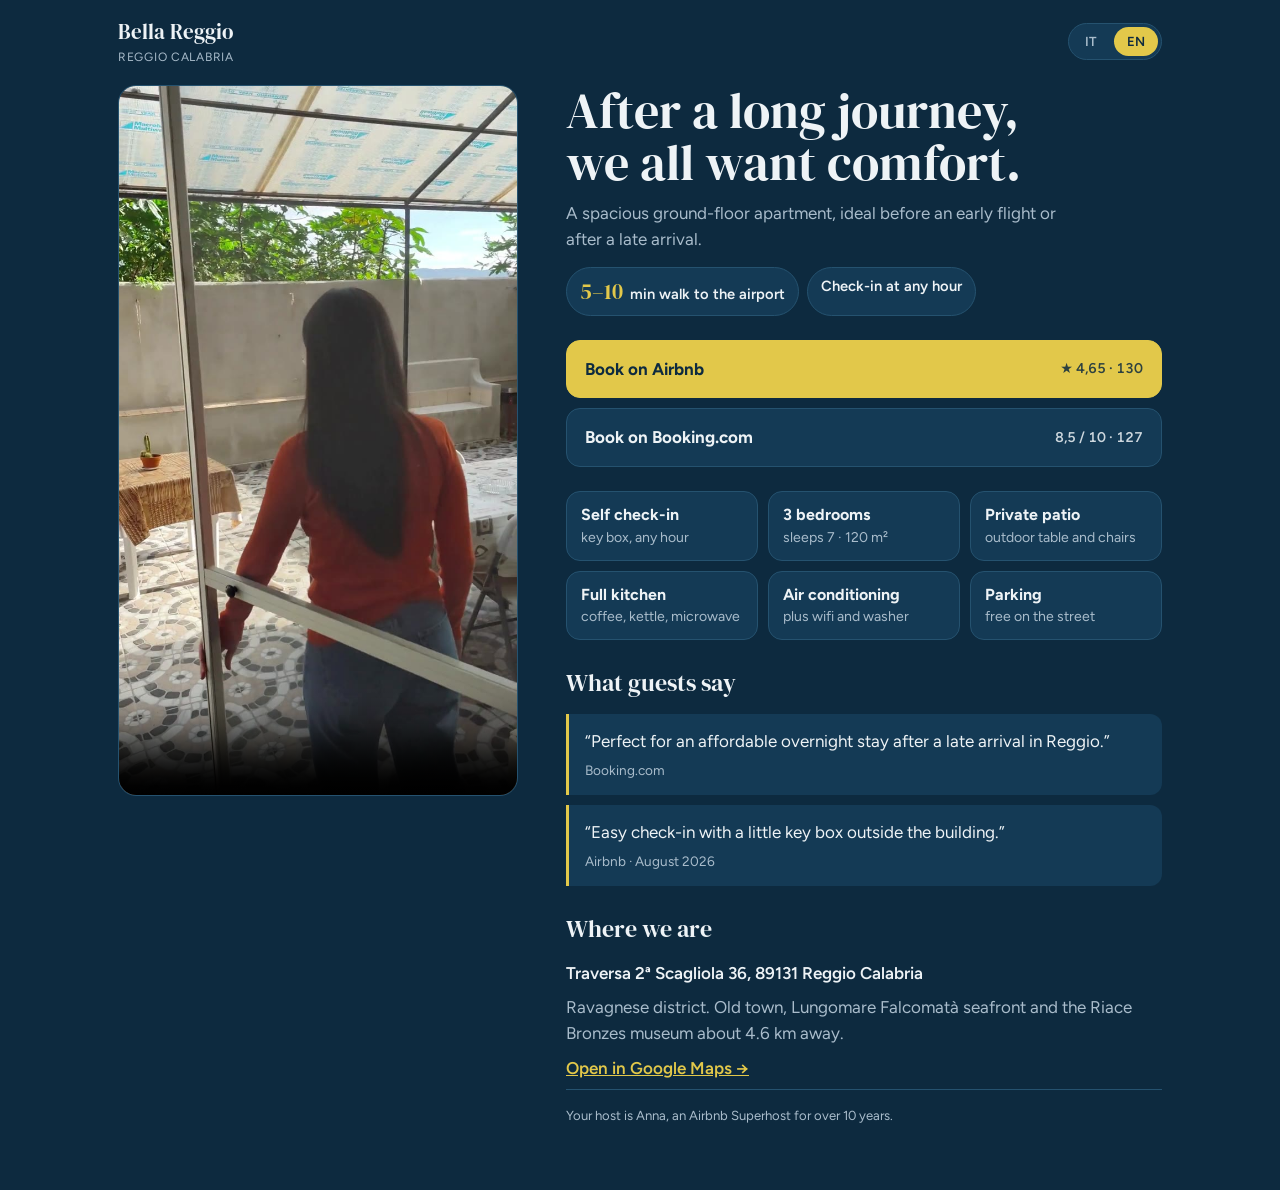
==== index.html @ 3cbb82a5 "Add files via upload" ====
<!DOCTYPE html>
<html lang="it">
<head>
<meta charset="utf-8">
<meta name="viewport" content="width=device-width, initial-scale=1">
<title>Bella Reggio</title>
<meta name="description" content="Bella Reggio: appartamento con 3 camere a 5-10 minuti a piedi dall'aeroporto di Reggio Calabria. Check-in autonomo a qualsiasi ora, patio privato, cucina completa, parcheggio gratuito.">
<link rel="canonical" href="https://bella-reggio.netlify.app/">
<meta property="og:type" content="website">
<meta property="og:title" content="Bella Reggio · 5 min a piedi dall'aeroporto di Reggio Calabria">
<meta property="og:description" content="3 camere, patio privato, check-in autonomo a qualsiasi ora. Prenota su Airbnb o Booking.com.">
<meta property="og:image" content="https://bella-reggio.netlify.app/poster.jpg">
<meta property="og:url" content="https://bella-reggio.netlify.app/">
<meta name="twitter:card" content="summary_large_image">
<script type="application/ld+json">
{"@context":"https://schema.org","@type":"VacationRental","name":"Bella Reggio",
 "description":"Appartamento al piano terra con 3 camere, fino a 7 ospiti, a 5-10 minuti a piedi dall'aeroporto di Reggio Calabria.",
 "url":"https://bella-reggio.netlify.app/","image":"https://bella-reggio.netlify.app/poster.jpg",
 "address":{"@type":"PostalAddress","streetAddress":"Traversa 2ª Scagliola 36","postalCode":"89131","addressLocality":"Reggio Calabria","addressRegion":"RC","addressCountry":"IT"},
 "containsPlace":{"@type":"Accommodation","numberOfBedrooms":3,"occupancy":{"@type":"QuantitativeValue","maxValue":7},"floorSize":{"@type":"QuantitativeValue","value":120,"unitCode":"MTK"}},
 "amenityFeature":[{"@type":"LocationFeatureSpecification","name":"Self check-in","value":true},{"@type":"LocationFeatureSpecification","name":"Air conditioning","value":true},{"@type":"LocationFeatureSpecification","name":"Wifi","value":true},{"@type":"LocationFeatureSpecification","name":"Free street parking","value":true}],
 "sameAs":["https://www.airbnb.it/rooms/13824398","https://www.booking.com/hotel/it/bella-reggio.it.html"]}
</script>
<link rel="preconnect" href="https://fonts.googleapis.com">
<link rel="preconnect" href="https://fonts.gstatic.com" crossorigin>
<link href="https://fonts.googleapis.com/css2?family=DM+Serif+Display&family=Figtree:wght@400;500;600;700&display=swap" rel="stylesheet">
<style>
:root{
  /* Notte sullo Stretto, luce di bergamotto. Telefono: una colonna, prenotazione sempre a portata di pollice. Desktop: video a sinistra, testo a destra. */
  --strait:#0d2a3f;
  --strait-2:#143a55;
  --foam:#eef3f6;
  --mist:#a9bccb;
  --bergamot:#e2c84a;
  --line:#25526f;
  --display:"DM Serif Display", Georgia, "Times New Roman", serif;
  --body:"Figtree", system-ui, -apple-system, "Segoe UI", Roboto, sans-serif;
  color-scheme: dark;
}
*{box-sizing:border-box}
html,body{margin:0}
body{background:var(--strait);color:var(--foam);font-family:var(--body);font-size:17px;line-height:1.55;padding-bottom:92px}
a{color:inherit}
:focus-visible{outline:3px solid var(--bergamot);outline-offset:3px;border-radius:6px}

/* lingua: si vede solo la lingua scelta */
html[lang="it"] [data-l="en"], html[lang="en"] [data-l="it"]{display:none !important}

.page{max-width:1080px;margin:0 auto;padding:16px 18px 40px}
.top{display:flex;justify-content:space-between;align-items:center;gap:12px;margin-bottom:18px}
.brand{font-family:var(--display);font-size:1.3rem}
.brand small{display:block;font-family:var(--body);font-size:.75rem;color:var(--mist);letter-spacing:.06em;text-transform:uppercase}
.lang{display:flex;gap:4px;background:var(--strait-2);border:1px solid var(--line);border-radius:999px;padding:3px}
.lang button{font:600 .82rem var(--body);color:var(--mist);background:none;border:0;border-radius:999px;padding:7px 13px;cursor:pointer}
.lang button[aria-pressed="true"]{background:var(--bergamot);color:var(--strait)}

.layout{display:grid;gap:24px}
.hero h1{font-family:var(--display);font-weight:400;font-size:clamp(2rem,7.5vw,2.9rem);line-height:1.06;margin:0;text-wrap:balance}
.hero p{color:var(--mist);margin:10px 0 0;max-width:46ch}
.badges{display:flex;flex-wrap:wrap;gap:8px;margin-top:14px}
.badge{display:inline-flex;align-items:baseline;gap:7px;padding:7px 13px;border-radius:999px;background:var(--strait-2);border:1px solid var(--line);font-weight:600;font-size:.92rem}
.badge b{font-family:var(--display);font-weight:400;font-size:1.35rem;color:var(--bergamot);font-variant-numeric:tabular-nums}

.video{border-radius:18px;overflow:hidden;background:#000;aspect-ratio:9/16;width:100%;max-width:400px;max-height:70vh;margin:0 auto;border:1px solid var(--line)}
.video video{width:100%;height:100%;object-fit:cover;display:block}

.book{display:grid;gap:10px}
.btn{display:flex;justify-content:space-between;align-items:center;gap:12px;text-decoration:none;font-weight:700;padding:15px 18px;border-radius:14px;border:1px solid var(--line);background:var(--strait-2)}
.btn.primary{background:var(--bergamot);color:var(--strait);border-color:var(--bergamot)}
.btn small{font-weight:600;opacity:.85;font-variant-numeric:tabular-nums;white-space:nowrap}

.facts{list-style:none;margin:0;padding:0;display:grid;grid-template-columns:1fr 1fr;gap:10px}
.facts li{display:grid;gap:2px;align-content:start;background:var(--strait-2);border:1px solid var(--line);border-radius:14px;padding:13px 14px}
.facts strong{font-size:1rem;line-height:1.3}
.facts span{color:var(--mist);font-size:.88rem;line-height:1.35}

h2{font-family:var(--display);font-weight:400;font-size:1.5rem;margin:0 0 12px}
.quotes{display:grid;gap:10px}
blockquote{margin:0;padding:14px 16px;border-left:3px solid var(--bergamot);background:var(--strait-2);border-radius:0 12px 12px 0}
blockquote p{margin:0}
blockquote cite{display:block;margin-top:6px;font-style:normal;color:var(--mist);font-size:.85rem}

.where p{margin:0 0 8px;color:var(--mist)}
.where .addr{color:var(--foam);font-weight:600}
.where a{color:var(--bergamot);font-weight:600}
footer{color:var(--mist);font-size:.82rem;border-top:1px solid var(--line);padding-top:16px;margin-top:8px}

/* barra di prenotazione fissa sul telefono */
.bar{position:fixed;left:0;right:0;bottom:0;z-index:5;display:grid;grid-template-columns:1fr 1fr;gap:8px;padding:10px 12px calc(10px + env(safe-area-inset-bottom));background:rgba(13,42,63,.94);backdrop-filter:blur(8px);border-top:1px solid var(--line)}
.bar a{text-align:center;text-decoration:none;font-weight:700;font-size:.95rem;padding:13px 8px;border-radius:12px;border:1px solid var(--line);background:var(--strait-2)}
.bar a.primary{background:var(--bergamot);color:var(--strait);border-color:var(--bergamot)}

@media (min-width:860px){
  body{padding-bottom:0}
  .bar{display:none}
  .layout{grid-template-columns:400px 1fr;column-gap:48px;align-items:start}
  .video{position:sticky;top:20px;grid-row:span 6;max-height:none}
  .hero h1{font-size:3.1rem}
  .facts{grid-template-columns:repeat(3,1fr)}
}
@media (max-width:370px){.facts{grid-template-columns:1fr}}
</style>
</head>
<body>
<div class="page">
  <header class="top">
    <span class="brand">Bella Reggio<small>Reggio Calabria</small></span>
    <div class="lang" role="group" aria-label="Lingua / Language">
      <button type="button" id="btn-it" aria-pressed="true">IT</button>
      <button type="button" id="btn-en" aria-pressed="false">EN</button>
    </div>
  </header>

  <div class="layout">
    <div class="video">
      <video src="bella-reggio.mp4" poster="poster.jpg" controls playsinline muted preload="metadata" aria-label="Video tour"></video>
    </div>

    <section class="hero">
      <h1>
        <span data-l="it">Dopo un lungo viaggio, tutti cerchiamo comfort.</span>
        <span data-l="en">After a long journey, we all want comfort.</span>
      </h1>
      <p>
        <span data-l="it">Ampio appartamento al piano terra, ideale prima di un volo all'alba o dopo un arrivo in tarda serata.</span>
        <span data-l="en">A spacious ground-floor apartment, ideal before an early flight or after a late arrival.</span>
      </p>
      <div class="badges">
        <span class="badge"><b>5–10</b><span data-l="it">min a piedi dall'aeroporto</span><span data-l="en">min walk to the airport</span></span>
        <span class="badge"><span data-l="it">Check-in a qualsiasi ora</span><span data-l="en">Check-in at any hour</span></span>
      </div>
    </section>

    <section class="book" aria-label="Book">
      <a class="btn primary" href="https://www.airbnb.it/rooms/13824398">
        <span data-l="it">Prenota su Airbnb</span><span data-l="en">Book on Airbnb</span>
        <small>★ 4,65 · 130</small>
      </a>
      <a class="btn" href="https://www.booking.com/hotel/it/bella-reggio.it.html">
        <span data-l="it">Prenota su Booking.com</span><span data-l="en">Book on Booking.com</span>
        <small>8,5 / 10 · 127</small>
      </a>
    </section>

    <ul class="facts">
      <li><strong data-l="it">Check-in autonomo</strong><strong data-l="en">Self check-in</strong>
        <span data-l="it">cassetta chiavi, qualsiasi ora</span><span data-l="en">key box, any hour</span></li>
      <li><strong data-l="it">3 camere</strong><strong data-l="en">3 bedrooms</strong>
        <span data-l="it">fino a 7 ospiti · 120 m²</span><span data-l="en">sleeps 7 · 120 m²</span></li>
      <li><strong data-l="it">Patio privato</strong><strong data-l="en">Private patio</strong>
        <span data-l="it">tavolo e sedie all'aperto</span><span data-l="en">outdoor table and chairs</span></li>
      <li><strong data-l="it">Cucina completa</strong><strong data-l="en">Full kitchen</strong>
        <span data-l="it">caffè, bollitore, microonde</span><span data-l="en">coffee, kettle, microwave</span></li>
      <li><strong data-l="it">Climatizzatore</strong><strong data-l="en">Air conditioning</strong>
        <span data-l="it">più wifi e lavatrice</span><span data-l="en">plus wifi and washer</span></li>
      <li><strong data-l="it">Parcheggio</strong><strong data-l="en">Parking</strong>
        <span data-l="it">gratuito in strada</span><span data-l="en">free on the street</span></li>
    </ul>

    <section>
      <h2><span data-l="it">Dicono gli ospiti</span><span data-l="en">What guests say</span></h2>
      <div class="quotes">
        <blockquote>
          <p data-l="it">«Perfetto per un pernottamento economico dopo un arrivo tardivo a Reggio.»</p>
          <p data-l="en">“Perfect for an affordable overnight stay after a late arrival in Reggio.”</p>
          <cite>Booking.com</cite>
        </blockquote>
        <blockquote>
          <p data-l="it">«Check-in facile con cassettina all'esterno dell'edificio.»</p>
          <p data-l="en">“Easy check-in with a little key box outside the building.”</p>
          <cite>Airbnb · <span data-l="it">agosto 2026</span><span data-l="en">August 2026</span></cite>
        </blockquote>
      </div>
    </section>

    <section class="where">
      <h2><span data-l="it">Dove siamo</span><span data-l="en">Where we are</span></h2>
      <p class="addr">Traversa 2ª Scagliola 36, 89131 Reggio Calabria</p>
      <p>
        <span data-l="it">Quartiere Ravagnese. Centro storico, Lungomare Falcomatà e Museo dei Bronzi di Riace a circa 4,6 km.</span>
        <span data-l="en">Ravagnese district. Old town, Lungomare Falcomatà seafront and the Riace Bronzes museum about 4.6 km away.</span>
      </p>
      <p><a href="https://www.google.com/maps/search/?api=1&amp;query=Traversa+2%C2%AA+Scagliola+36+Reggio+Calabria">
        <span data-l="it">Apri in Google Maps →</span><span data-l="en">Open in Google Maps →</span></a></p>
      <footer>
        <span data-l="it">La tua host è Anna, Superhost su Airbnb da oltre 10 anni.</span>
        <span data-l="en">Your host is Anna, an Airbnb Superhost for over 10 years.</span>
      </footer>
    </section>
  </div>
</div>

<nav class="bar" aria-label="Book">
  <a class="primary" href="https://www.airbnb.it/rooms/13824398">Airbnb</a>
  <a href="https://www.booking.com/hotel/it/bella-reggio.it.html">Booking.com</a>
</nav>

<script>
(function(){
  var root=document.documentElement, it=document.getElementById('btn-it'), en=document.getElementById('btn-en');
  function set(l){root.lang=l; it.setAttribute('aria-pressed',String(l==='it')); en.setAttribute('aria-pressed',String(l==='en'));
    try{localStorage.setItem('br-lang',l)}catch(e){}}
  function fromHash(){var h=(location.hash||'').replace('#',''); return (h==='en'||h==='it')?h:null;}
  var saved=null; try{saved=localStorage.getItem('br-lang')}catch(e){}
  set(fromHash() || saved || ((navigator.language||'it').toLowerCase().indexOf('it')===0 ? 'it' : 'en'));
  it.addEventListener('click',function(){set('it'); try{history.replaceState(null,'','#it')}catch(e){}});
  en.addEventListener('click',function(){set('en'); try{history.replaceState(null,'','#en')}catch(e){}});
  window.addEventListener('hashchange',function(){var h=fromHash(); if(h) set(h);});
})();
</script>
</body>
</html>
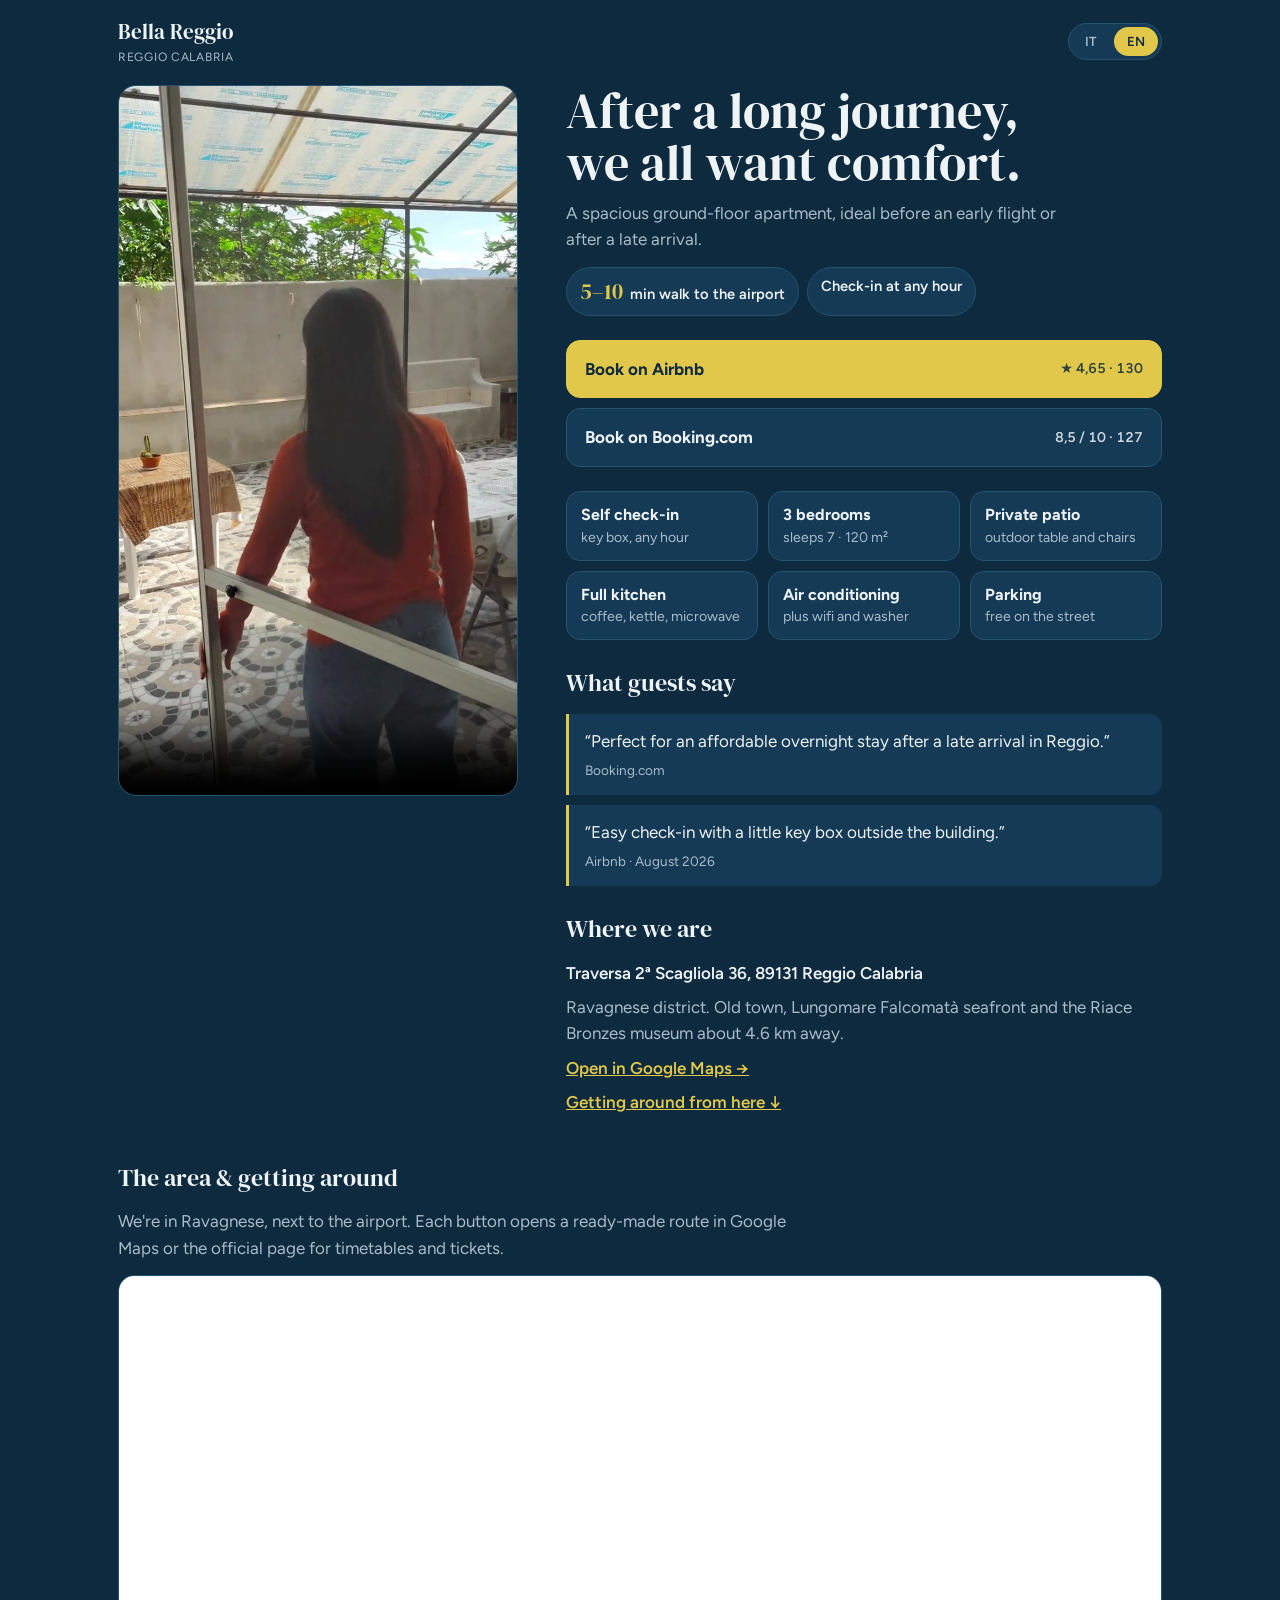
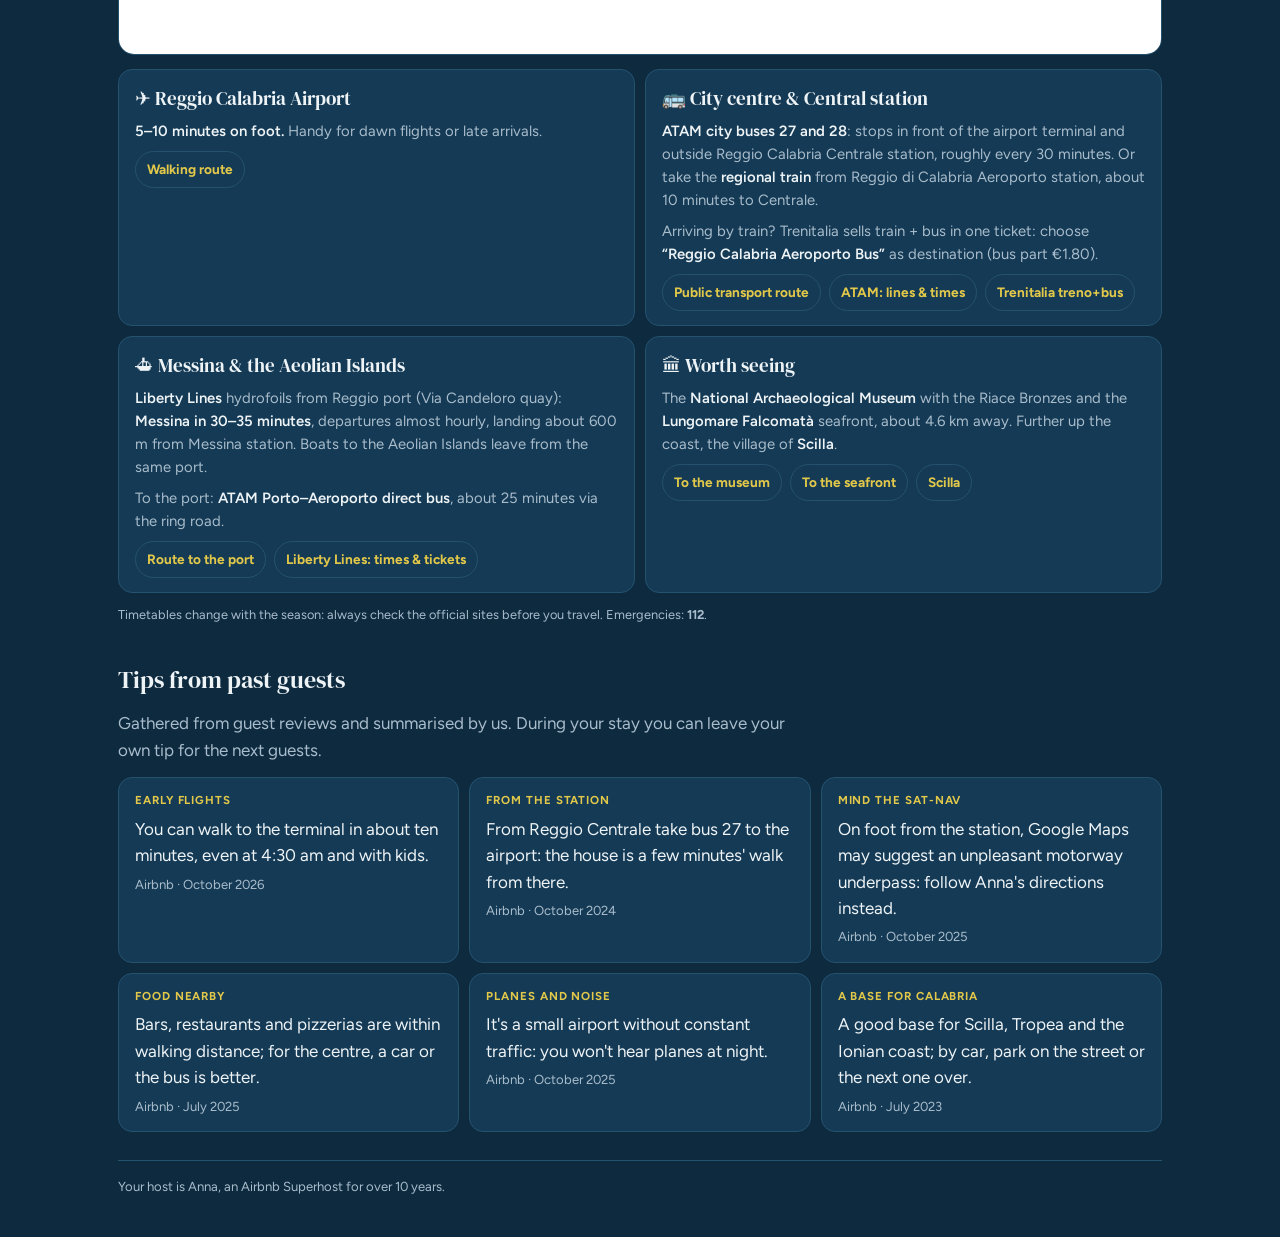
==== commit 5718ac65: "Rename index_1.html to index.html" ====
--- a/index.html
+++ b/index.html
@@ -94,11 +94,35 @@
   body{padding-bottom:0}
   .bar{display:none}
   .layout{grid-template-columns:400px 1fr;column-gap:48px;align-items:start}
-  .video{position:sticky;top:20px;grid-row:span 6;max-height:none}
+  .video{position:sticky;top:20px;grid-row:span 5;max-height:none}
   .hero h1{font-size:3.1rem}
   .facts{grid-template-columns:repeat(3,1fr)}
 }
 @media (max-width:370px){.facts{grid-template-columns:1fr}}
+
+/* la zona */
+.zona{margin-top:36px}
+footer.zona{margin-top:28px}
+.zona .intro{color:var(--mist);margin:0 0 14px;max-width:62ch}
+.map{border-radius:16px;overflow:hidden;border:1px solid var(--line);aspect-ratio:16/10;background:var(--strait-2);margin-bottom:14px}
+.map iframe{width:100%;height:100%;border:0;display:block}
+.go{display:grid;gap:10px;grid-template-columns:1fr}
+.card{background:var(--strait-2);border:1px solid var(--line);border-radius:14px;padding:14px 16px}
+.card h3{font-family:var(--display);font-weight:400;font-size:1.2rem;margin:0 0 6px}
+.card p{margin:0 0 8px;color:var(--mist);font-size:.93rem}
+.card p b{color:var(--foam);font-weight:600}
+.card .links{display:flex;flex-wrap:wrap;gap:8px;margin-top:6px}
+.card .links a{font-size:.85rem;font-weight:700;text-decoration:none;padding:7px 11px;border-radius:999px;border:1px solid var(--line);color:var(--bergamot)}
+.note{color:var(--mist);font-size:.8rem;margin:12px 0 0}
+@media (min-width:860px){.go{grid-template-columns:1fr 1fr}.map{aspect-ratio:auto;height:380px}}
+
+/* consigli degli ospiti */
+.tips{display:grid;gap:10px;grid-template-columns:1fr}
+.tip{margin:0;background:var(--strait-2);border:1px solid var(--line);border-radius:14px;padding:14px 16px;display:grid;gap:6px;align-content:start}
+.tip .k{font-size:.72rem;font-weight:700;letter-spacing:.08em;text-transform:uppercase;color:var(--bergamot)}
+.tip p{margin:0}
+.tip cite{font-style:normal;color:var(--mist);font-size:.82rem}
+@media (min-width:860px){.tips{grid-template-columns:repeat(3,1fr)}}
 </style>
 </head>
 <body>
@@ -182,12 +206,113 @@
       </p>
       <p><a href="https://www.google.com/maps/search/?api=1&amp;query=Traversa+2%C2%AA+Scagliola+36+Reggio+Calabria">
         <span data-l="it">Apri in Google Maps →</span><span data-l="en">Open in Google Maps →</span></a></p>
-      <footer>
-        <span data-l="it">La tua host è Anna, Superhost su Airbnb da oltre 10 anni.</span>
-        <span data-l="en">Your host is Anna, an Airbnb Superhost for over 10 years.</span>
-      </footer>
+      <p><a href="#zona"><span data-l="it">Come muoversi da qui ↓</span><span data-l="en">Getting around from here ↓</span></a></p>
     </section>
+
   </div>
+    <section class="zona" id="zona">
+    <h2><span data-l="it">La zona e come muoversi</span><span data-l="en">The area &amp; getting around</span></h2>
+    <p class="intro">
+      <span data-l="it">Siamo a Ravagnese, accanto all'aeroporto. Ogni pulsante apre il percorso già pronto in Google Maps o la pagina ufficiale per orari e biglietti.</span>
+      <span data-l="en">We're in Ravagnese, next to the airport. Each button opens a ready-made route in Google Maps or the official page for timetables and tickets.</span>
+    </p>
+    <div class="map">
+      <iframe title="Mappa / Map" loading="lazy" referrerpolicy="no-referrer-when-downgrade"
+        src="https://www.google.com/maps?q=Traversa+2%C2%AA+Scagliola+36,+89131+Reggio+Calabria&amp;z=15&amp;output=embed"></iframe>
+    </div>
+    <div class="go">
+      <article class="card">
+        <h3><span data-l="it">✈ Aeroporto dello Stretto</span><span data-l="en">✈ Reggio Calabria Airport</span></h3>
+        <p><span data-l="it"><b>5–10 minuti a piedi.</b> Comodo per voli all'alba o arrivi a tarda sera.</span><span data-l="en"><b>5–10 minutes on foot.</b> Handy for dawn flights or late arrivals.</span></p>
+        <div class="links">
+          <a href="https://www.google.com/maps/dir/?api=1&amp;origin=Traversa+2%C2%AA+Scagliola+36,+89131+Reggio+Calabria&amp;destination=Aeroporto+di+Reggio+Calabria&amp;travelmode=walking"><span data-l="it">Percorso a piedi</span><span data-l="en">Walking route</span></a>
+        </div>
+      </article>
+
+      <article class="card">
+        <h3><span data-l="it">🚌 Centro e stazione Centrale</span><span data-l="en">🚌 City centre &amp; Central station</span></h3>
+        <p><span data-l="it">Bus urbani <b>ATAM 27 e 28</b>: fermata davanti al terminal e all'uscita della stazione di Reggio Calabria Centrale, circa ogni 30 minuti. In alternativa il <b>treno regionale</b> dalla stazione Reggio di Calabria Aeroporto, circa 10 minuti fino a Centrale.</span>
+        <span data-l="en"><b>ATAM city buses 27 and 28</b>: stops in front of the airport terminal and outside Reggio Calabria Centrale station, roughly every 30 minutes. Or take the <b>regional train</b> from Reggio di Calabria Aeroporto station, about 10 minutes to Centrale.</span></p>
+        <p><span data-l="it">Arrivi in treno? Su Trenitalia puoi comprare treno + bus insieme: scegli come destinazione <b>“Reggio Calabria Aeroporto Bus”</b> (parte bus 1,80 €).</span><span data-l="en">Arriving by train? Trenitalia sells train + bus in one ticket: choose <b>“Reggio Calabria Aeroporto Bus”</b> as destination (bus part €1.80).</span></p>
+        <div class="links">
+          <a href="https://www.google.com/maps/dir/?api=1&amp;origin=Traversa+2%C2%AA+Scagliola+36,+89131+Reggio+Calabria&amp;destination=Stazione+Reggio+di+Calabria+Centrale&amp;travelmode=transit"><span data-l="it">Percorso con i mezzi</span><span data-l="en">Public transport route</span></a>
+          <a href="https://www.atam-rc.it/"><span data-l="it">ATAM: linee e orari</span><span data-l="en">ATAM: lines &amp; times</span></a>
+          <a href="https://www.trenitalia.com/it/regionale/collegamenti-regionale/aeroporto-tito-minniti-di-reggio-calabria.html">Trenitalia treno+bus</a>
+        </div>
+      </article>
+
+      <article class="card">
+        <h3><span data-l="it">⛴ Messina e le Eolie</span><span data-l="en">⛴ Messina &amp; the Aeolian Islands</span></h3>
+        <p><span data-l="it">Aliscafi <b>Liberty Lines</b> dal porto di Reggio (banchina di Via Candeloro): <b>Messina in 30–35 minuti</b>, partenze quasi ogni ora, arrivo al molo a circa 600 m dalla stazione di Messina. Dallo stesso porto partono anche le corse per le Eolie.</span>
+        <span data-l="en"><b>Liberty Lines</b> hydrofoils from Reggio port (Via Candeloro quay): <b>Messina in 30–35 minutes</b>, departures almost hourly, landing about 600 m from Messina station. Boats to the Aeolian Islands leave from the same port.</span></p>
+        <p><span data-l="it">Per il porto: bus <b>ATAM Porto–Aeroporto diretto</b>, circa 25 minuti via tangenziale.</span><span data-l="en">To the port: <b>ATAM Porto–Aeroporto direct bus</b>, about 25 minutes via the ring road.</span></p>
+        <div class="links">
+          <a href="https://www.google.com/maps/dir/?api=1&amp;origin=Traversa+2%C2%AA+Scagliola+36,+89131+Reggio+Calabria&amp;destination=Porto+di+Reggio+Calabria&amp;travelmode=transit"><span data-l="it">Percorso al porto</span><span data-l="en">Route to the port</span></a>
+          <a href="https://www.libertylines.it/destinazioni/reggio-calabria/"><span data-l="it">Liberty Lines: orari e biglietti</span><span data-l="en">Liberty Lines: times &amp; tickets</span></a>
+        </div>
+      </article>
+
+      <article class="card">
+        <h3><span data-l="it">🏛 Da vedere</span><span data-l="en">🏛 Worth seeing</span></h3>
+        <p><span data-l="it">Il <b>Museo Archeologico Nazionale</b> con i Bronzi di Riace e il <b>Lungomare Falcomatà</b>, a circa 4,6 km. Più su la costa, il borgo di <b>Scilla</b>.</span>
+        <span data-l="en">The <b>National Archaeological Museum</b> with the Riace Bronzes and the <b>Lungomare Falcomatà</b> seafront, about 4.6 km away. Further up the coast, the village of <b>Scilla</b>.</span></p>
+        <div class="links">
+          <a href="https://www.google.com/maps/dir/?api=1&amp;origin=Traversa+2%C2%AA+Scagliola+36,+89131+Reggio+Calabria&amp;destination=Museo+Archeologico+Nazionale+di+Reggio+Calabria&amp;travelmode=transit"><span data-l="it">Al museo</span><span data-l="en">To the museum</span></a>
+          <a href="https://www.google.com/maps/dir/?api=1&amp;origin=Traversa+2%C2%AA+Scagliola+36,+89131+Reggio+Calabria&amp;destination=Lungomare+Falcomat%C3%A0+Reggio+Calabria&amp;travelmode=transit"><span data-l="it">Al lungomare</span><span data-l="en">To the seafront</span></a>
+          <a href="https://www.google.com/maps/dir/?api=1&amp;origin=Traversa+2%C2%AA+Scagliola+36,+89131+Reggio+Calabria&amp;destination=Scilla+RC&amp;travelmode=driving">Scilla</a>
+        </div>
+        <!-- TODO: i consigli di Anna (colazione, ristoranti, supermercato, farmacia) -->
+      </article>
+    </div>
+    <p class="note">
+      <span data-l="it">Orari e frequenze cambiano con la stagione: controlla sempre i siti ufficiali prima di partire. Emergenze: <b>112</b>.</span>
+      <span data-l="en">Timetables change with the season: always check the official sites before you travel. Emergencies: <b>112</b>.</span>
+    </p>
+  </section>
+
+
+  <section class="zona" id="consigli">
+    <h2><span data-l="it">I consigli di chi è già stato qui</span><span data-l="en">Tips from past guests</span></h2>
+    <p class="intro"><span data-l="it">Raccolti dalle recensioni degli ospiti e riassunti da noi. Durante il soggiorno puoi lasciare il tuo per chi verrà dopo.</span><span data-l="en">Gathered from guest reviews and summarised by us. During your stay you can leave your own tip for the next guests.</span></p>
+    <div class="tips">
+      <figure class="tip">
+        <span class="k"><span data-l="it">Voli all'alba</span><span data-l="en">Early flights</span></span>
+        <p data-l="it">Si arriva al terminal a piedi in circa dieci minuti, anche alle 4:30 del mattino e con i bambini.</p><p data-l="en">You can walk to the terminal in about ten minutes, even at 4:30 am and with kids.</p>
+        <cite>Airbnb · <span data-l="it">ottobre 2026</span><span data-l="en">October 2026</span></cite>
+      </figure>
+      <figure class="tip">
+        <span class="k"><span data-l="it">Dalla stazione</span><span data-l="en">From the station</span></span>
+        <p data-l="it">Da Reggio Centrale prendi il bus 27 fino all'aeroporto: da lì sono pochi minuti a piedi.</p><p data-l="en">From Reggio Centrale take bus 27 to the airport: the house is a few minutes' walk from there.</p>
+        <cite>Airbnb · <span data-l="it">ottobre 2024</span><span data-l="en">October 2024</span></cite>
+      </figure>
+      <figure class="tip">
+        <span class="k"><span data-l="it">Occhio al navigatore</span><span data-l="en">Mind the sat-nav</span></span>
+        <p data-l="it">A piedi dalla stazione Google Maps può proporre un sottopasso dell'autostrada poco raccomandabile: meglio seguire le indicazioni di Anna.</p><p data-l="en">On foot from the station, Google Maps may suggest an unpleasant motorway underpass: follow Anna's directions instead.</p>
+        <cite>Airbnb · <span data-l="it">ottobre 2025</span><span data-l="en">October 2025</span></cite>
+      </figure>
+      <figure class="tip">
+        <span class="k"><span data-l="it">Mangiare vicino</span><span data-l="en">Food nearby</span></span>
+        <p data-l="it">Bar, ristoranti e pizzerie si raggiungono a piedi; per il centro conviene l'auto o il bus.</p><p data-l="en">Bars, restaurants and pizzerias are within walking distance; for the centre, a car or the bus is better.</p>
+        <cite>Airbnb · <span data-l="it">luglio 2025</span><span data-l="en">July 2025</span></cite>
+      </figure>
+      <figure class="tip">
+        <span class="k"><span data-l="it">Aerei e rumore</span><span data-l="en">Planes and noise</span></span>
+        <p data-l="it">L'aeroporto è piccolo e non ha voli continui: di notte non si sentono aerei.</p><p data-l="en">It's a small airport without constant traffic: you won't hear planes at night.</p>
+        <cite>Airbnb · <span data-l="it">ottobre 2025</span><span data-l="en">October 2025</span></cite>
+      </figure>
+      <figure class="tip">
+        <span class="k"><span data-l="it">Base per la Calabria</span><span data-l="en">A base for Calabria</span></span>
+        <p data-l="it">Buona base per Scilla, Tropea e la costa jonica; con l'auto si parcheggia in strada o nella parallela.</p><p data-l="en">A good base for Scilla, Tropea and the Ionian coast; by car, park on the street or the next one over.</p>
+        <cite>Airbnb · <span data-l="it">luglio 2023</span><span data-l="en">July 2023</span></cite>
+      </figure>
+    </div>
+    <!-- Nuovi consigli: arrivano dal modulo in benvenuto.html (Netlify Forms). Pubblicare solo quelli con consenso, come <figure class="tip">. -->
+  </section>
+
+  <footer class="zona">
+    <span data-l="it">La tua host è Anna, Superhost su Airbnb da oltre 10 anni.</span>
+    <span data-l="en">Your host is Anna, an Airbnb Superhost for over 10 years.</span>
+  </footer>
 </div>
 
 <nav class="bar" aria-label="Book">
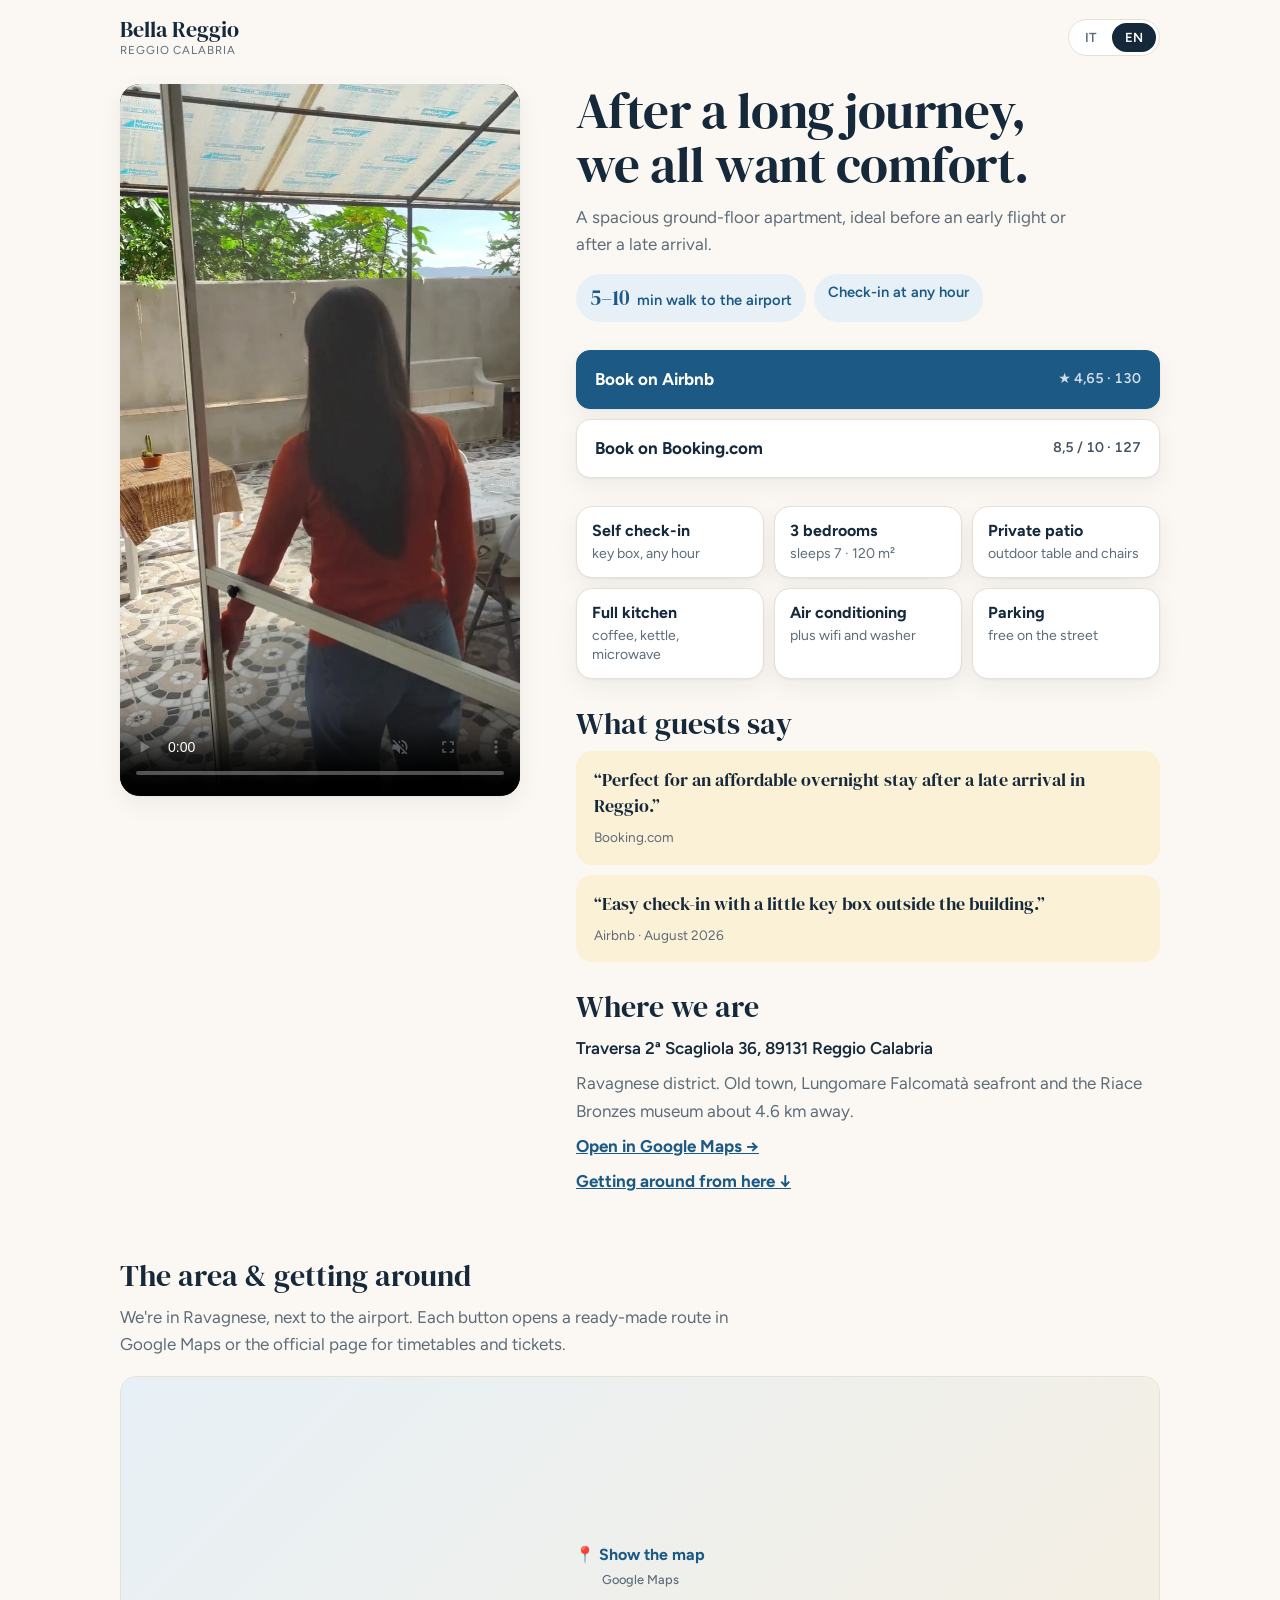
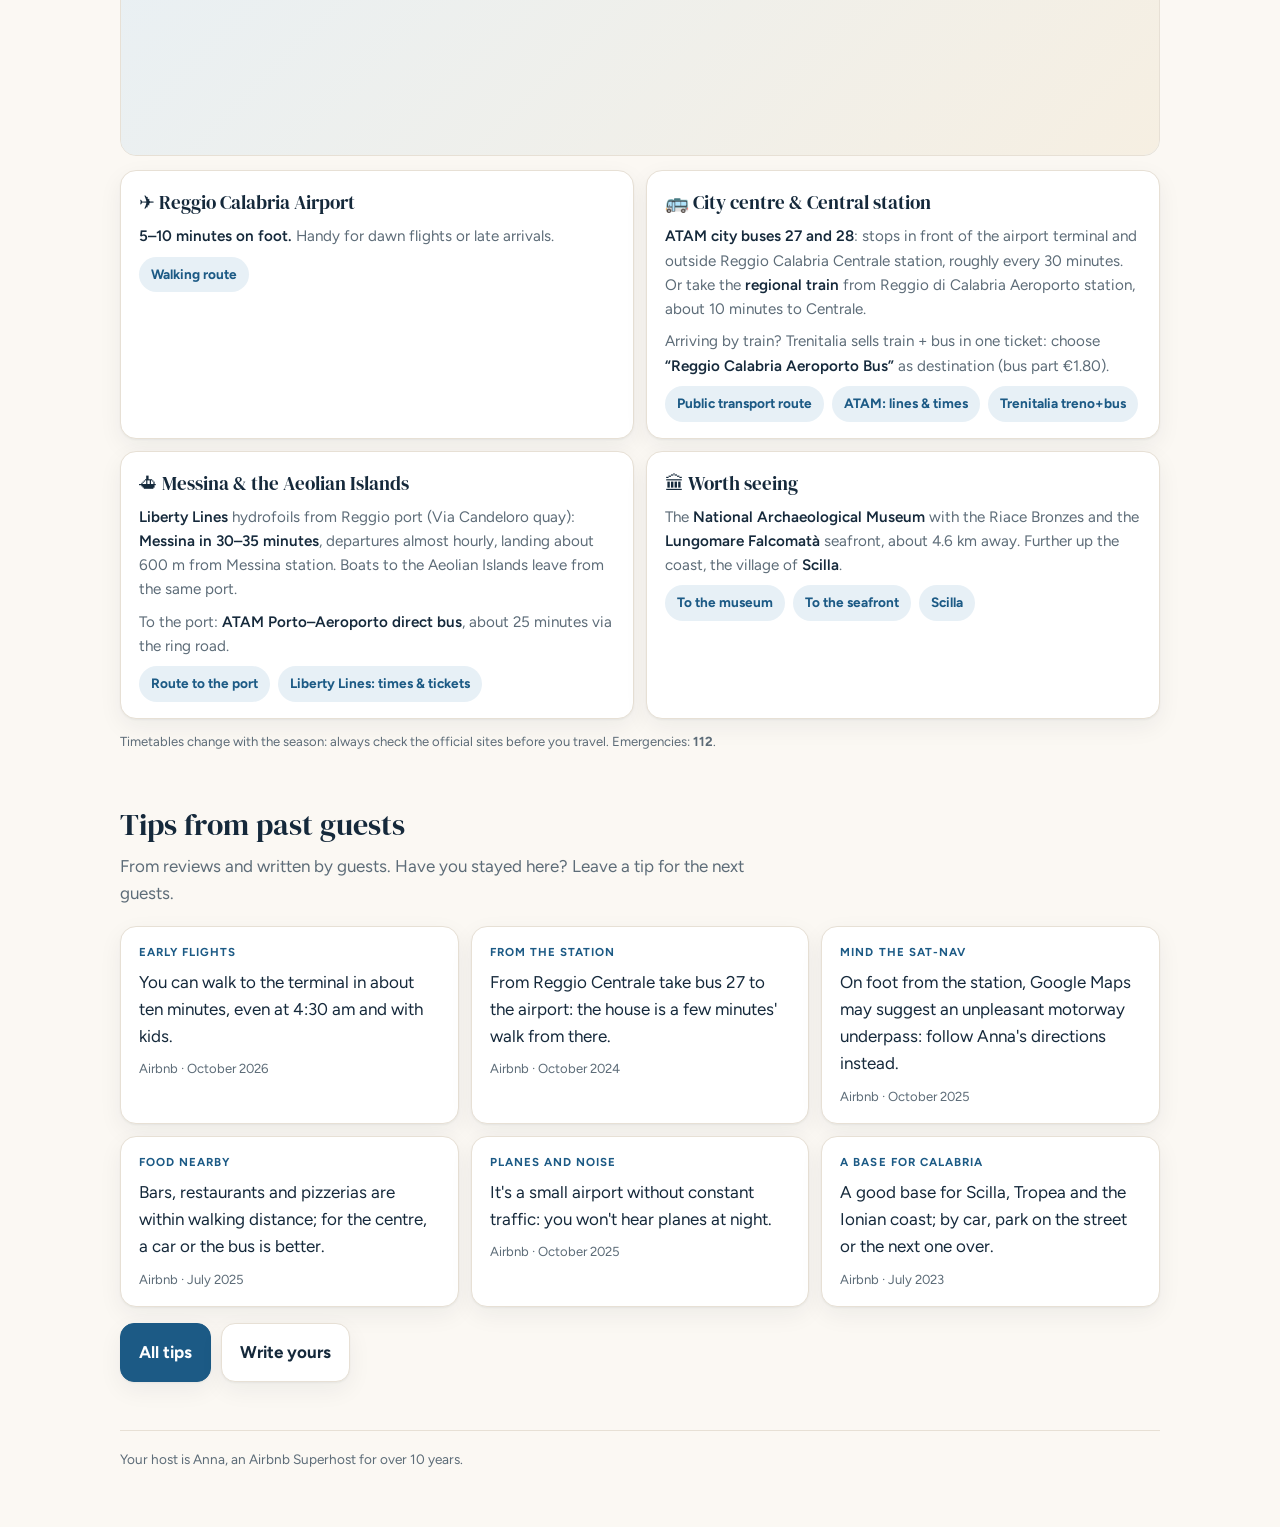
==== commit 32e2c2f2: "Add files via upload" ====
--- a/index.html
+++ b/index.html
@@ -24,108 +24,9 @@
 <link rel="preconnect" href="https://fonts.googleapis.com">
 <link rel="preconnect" href="https://fonts.gstatic.com" crossorigin>
 <link href="https://fonts.googleapis.com/css2?family=DM+Serif+Display&family=Figtree:wght@400;500;600;700&display=swap" rel="stylesheet">
-<style>
-:root{
-  /* Notte sullo Stretto, luce di bergamotto. Telefono: una colonna, prenotazione sempre a portata di pollice. Desktop: video a sinistra, testo a destra. */
-  --strait:#0d2a3f;
-  --strait-2:#143a55;
-  --foam:#eef3f6;
-  --mist:#a9bccb;
-  --bergamot:#e2c84a;
-  --line:#25526f;
-  --display:"DM Serif Display", Georgia, "Times New Roman", serif;
-  --body:"Figtree", system-ui, -apple-system, "Segoe UI", Roboto, sans-serif;
-  color-scheme: dark;
-}
-*{box-sizing:border-box}
-html,body{margin:0}
-body{background:var(--strait);color:var(--foam);font-family:var(--body);font-size:17px;line-height:1.55;padding-bottom:92px}
-a{color:inherit}
-:focus-visible{outline:3px solid var(--bergamot);outline-offset:3px;border-radius:6px}
-
-/* lingua: si vede solo la lingua scelta */
-html[lang="it"] [data-l="en"], html[lang="en"] [data-l="it"]{display:none !important}
-
-.page{max-width:1080px;margin:0 auto;padding:16px 18px 40px}
-.top{display:flex;justify-content:space-between;align-items:center;gap:12px;margin-bottom:18px}
-.brand{font-family:var(--display);font-size:1.3rem}
-.brand small{display:block;font-family:var(--body);font-size:.75rem;color:var(--mist);letter-spacing:.06em;text-transform:uppercase}
-.lang{display:flex;gap:4px;background:var(--strait-2);border:1px solid var(--line);border-radius:999px;padding:3px}
-.lang button{font:600 .82rem var(--body);color:var(--mist);background:none;border:0;border-radius:999px;padding:7px 13px;cursor:pointer}
-.lang button[aria-pressed="true"]{background:var(--bergamot);color:var(--strait)}
-
-.layout{display:grid;gap:24px}
-.hero h1{font-family:var(--display);font-weight:400;font-size:clamp(2rem,7.5vw,2.9rem);line-height:1.06;margin:0;text-wrap:balance}
-.hero p{color:var(--mist);margin:10px 0 0;max-width:46ch}
-.badges{display:flex;flex-wrap:wrap;gap:8px;margin-top:14px}
-.badge{display:inline-flex;align-items:baseline;gap:7px;padding:7px 13px;border-radius:999px;background:var(--strait-2);border:1px solid var(--line);font-weight:600;font-size:.92rem}
-.badge b{font-family:var(--display);font-weight:400;font-size:1.35rem;color:var(--bergamot);font-variant-numeric:tabular-nums}
-
-.video{border-radius:18px;overflow:hidden;background:#000;aspect-ratio:9/16;width:100%;max-width:400px;max-height:70vh;margin:0 auto;border:1px solid var(--line)}
-.video video{width:100%;height:100%;object-fit:cover;display:block}
-
-.book{display:grid;gap:10px}
-.btn{display:flex;justify-content:space-between;align-items:center;gap:12px;text-decoration:none;font-weight:700;padding:15px 18px;border-radius:14px;border:1px solid var(--line);background:var(--strait-2)}
-.btn.primary{background:var(--bergamot);color:var(--strait);border-color:var(--bergamot)}
-.btn small{font-weight:600;opacity:.85;font-variant-numeric:tabular-nums;white-space:nowrap}
-
-.facts{list-style:none;margin:0;padding:0;display:grid;grid-template-columns:1fr 1fr;gap:10px}
-.facts li{display:grid;gap:2px;align-content:start;background:var(--strait-2);border:1px solid var(--line);border-radius:14px;padding:13px 14px}
-.facts strong{font-size:1rem;line-height:1.3}
-.facts span{color:var(--mist);font-size:.88rem;line-height:1.35}
-
-h2{font-family:var(--display);font-weight:400;font-size:1.5rem;margin:0 0 12px}
-.quotes{display:grid;gap:10px}
-blockquote{margin:0;padding:14px 16px;border-left:3px solid var(--bergamot);background:var(--strait-2);border-radius:0 12px 12px 0}
-blockquote p{margin:0}
-blockquote cite{display:block;margin-top:6px;font-style:normal;color:var(--mist);font-size:.85rem}
-
-.where p{margin:0 0 8px;color:var(--mist)}
-.where .addr{color:var(--foam);font-weight:600}
-.where a{color:var(--bergamot);font-weight:600}
-footer{color:var(--mist);font-size:.82rem;border-top:1px solid var(--line);padding-top:16px;margin-top:8px}
-
-/* barra di prenotazione fissa sul telefono */
-.bar{position:fixed;left:0;right:0;bottom:0;z-index:5;display:grid;grid-template-columns:1fr 1fr;gap:8px;padding:10px 12px calc(10px + env(safe-area-inset-bottom));background:rgba(13,42,63,.94);backdrop-filter:blur(8px);border-top:1px solid var(--line)}
-.bar a{text-align:center;text-decoration:none;font-weight:700;font-size:.95rem;padding:13px 8px;border-radius:12px;border:1px solid var(--line);background:var(--strait-2)}
-.bar a.primary{background:var(--bergamot);color:var(--strait);border-color:var(--bergamot)}
-
-@media (min-width:860px){
-  body{padding-bottom:0}
-  .bar{display:none}
-  .layout{grid-template-columns:400px 1fr;column-gap:48px;align-items:start}
-  .video{position:sticky;top:20px;grid-row:span 5;max-height:none}
-  .hero h1{font-size:3.1rem}
-  .facts{grid-template-columns:repeat(3,1fr)}
-}
-@media (max-width:370px){.facts{grid-template-columns:1fr}}
-
-/* la zona */
-.zona{margin-top:36px}
-footer.zona{margin-top:28px}
-.zona .intro{color:var(--mist);margin:0 0 14px;max-width:62ch}
-.map{border-radius:16px;overflow:hidden;border:1px solid var(--line);aspect-ratio:16/10;background:var(--strait-2);margin-bottom:14px}
-.map iframe{width:100%;height:100%;border:0;display:block}
-.go{display:grid;gap:10px;grid-template-columns:1fr}
-.card{background:var(--strait-2);border:1px solid var(--line);border-radius:14px;padding:14px 16px}
-.card h3{font-family:var(--display);font-weight:400;font-size:1.2rem;margin:0 0 6px}
-.card p{margin:0 0 8px;color:var(--mist);font-size:.93rem}
-.card p b{color:var(--foam);font-weight:600}
-.card .links{display:flex;flex-wrap:wrap;gap:8px;margin-top:6px}
-.card .links a{font-size:.85rem;font-weight:700;text-decoration:none;padding:7px 11px;border-radius:999px;border:1px solid var(--line);color:var(--bergamot)}
-.note{color:var(--mist);font-size:.8rem;margin:12px 0 0}
-@media (min-width:860px){.go{grid-template-columns:1fr 1fr}.map{aspect-ratio:auto;height:380px}}
-
-/* consigli degli ospiti */
-.tips{display:grid;gap:10px;grid-template-columns:1fr}
-.tip{margin:0;background:var(--strait-2);border:1px solid var(--line);border-radius:14px;padding:14px 16px;display:grid;gap:6px;align-content:start}
-.tip .k{font-size:.72rem;font-weight:700;letter-spacing:.08em;text-transform:uppercase;color:var(--bergamot)}
-.tip p{margin:0}
-.tip cite{font-style:normal;color:var(--mist);font-size:.82rem}
-@media (min-width:860px){.tips{grid-template-columns:repeat(3,1fr)}}
-</style>
+<link rel="stylesheet" href="/assets/site.css">
 </head>
-<body>
+<body class="has-bar">
 <div class="page">
   <header class="top">
     <span class="brand">Bella Reggio<small>Reggio Calabria</small></span>
@@ -210,15 +111,14 @@
     </section>
 
   </div>
-    <section class="zona" id="zona">
+    <section id="zona">
     <h2><span data-l="it">La zona e come muoversi</span><span data-l="en">The area &amp; getting around</span></h2>
     <p class="intro">
       <span data-l="it">Siamo a Ravagnese, accanto all'aeroporto. Ogni pulsante apre il percorso già pronto in Google Maps o la pagina ufficiale per orari e biglietti.</span>
       <span data-l="en">We're in Ravagnese, next to the airport. Each button opens a ready-made route in Google Maps or the official page for timetables and tickets.</span>
     </p>
-    <div class="map">
-      <iframe title="Mappa / Map" loading="lazy" referrerpolicy="no-referrer-when-downgrade"
-        src="https://www.google.com/maps?q=Traversa+2%C2%AA+Scagliola+36,+89131+Reggio+Calabria&amp;z=15&amp;output=embed"></iframe>
+    <div class="map" data-src="https://www.google.com/maps?q=Traversa+2%C2%AA+Scagliola+36,+89131+Reggio+Calabria&amp;z=15&amp;output=embed">
+      <button type="button" class="load"><span><span data-l="it">📍 Mostra la mappa</span><span data-l="en">📍 Show the map</span></span><small>Google Maps</small></button>
     </div>
     <div class="go">
       <article class="card">
@@ -271,10 +171,10 @@
   </section>
 
 
-  <section class="zona" id="consigli">
+  <section id="consigli">
     <h2><span data-l="it">I consigli di chi è già stato qui</span><span data-l="en">Tips from past guests</span></h2>
-    <p class="intro"><span data-l="it">Raccolti dalle recensioni degli ospiti e riassunti da noi. Durante il soggiorno puoi lasciare il tuo per chi verrà dopo.</span><span data-l="en">Gathered from guest reviews and summarised by us. During your stay you can leave your own tip for the next guests.</span></p>
-    <div class="tips">
+    <p class="intro"><span data-l="it">Raccolti dalle recensioni e scritti dagli ospiti. Sei stato qui? Lascia il tuo per chi verrà dopo.</span><span data-l="en">From reviews and written by guests. Have you stayed here? Leave a tip for the next guests.</span></p>
+    <div class="tips" id="tips">
       <figure class="tip">
         <span class="k"><span data-l="it">Voli all'alba</span><span data-l="en">Early flights</span></span>
         <p data-l="it">Si arriva al terminal a piedi in circa dieci minuti, anche alle 4:30 del mattino e con i bambini.</p><p data-l="en">You can walk to the terminal in about ten minutes, even at 4:30 am and with kids.</p>
@@ -306,10 +206,14 @@
         <cite>Airbnb · <span data-l="it">luglio 2023</span><span data-l="en">July 2023</span></cite>
       </figure>
     </div>
+    <p class="btn-row">
+      <a class="btn primary" href="/consigli.html"><span data-l="it">Tutti i consigli</span><span data-l="en">All tips</span></a>
+      <a class="btn" href="/consigli.html#scrivi"><span data-l="it">Scrivi il tuo</span><span data-l="en">Write yours</span></a>
+    </p>
     <!-- Nuovi consigli: arrivano dal modulo in benvenuto.html (Netlify Forms). Pubblicare solo quelli con consenso, come <figure class="tip">. -->
   </section>
 
-  <footer class="zona">
+  <footer class="site">
     <span data-l="it">La tua host è Anna, Superhost su Airbnb da oltre 10 anni.</span>
     <span data-l="en">Your host is Anna, an Airbnb Superhost for over 10 years.</span>
   </footer>
@@ -320,18 +224,15 @@
   <a href="https://www.booking.com/hotel/it/bella-reggio.it.html">Booking.com</a>
 </nav>
 
+
+<script src="/assets/site.js"></script>
 <script>
-(function(){
-  var root=document.documentElement, it=document.getElementById('btn-it'), en=document.getElementById('btn-en');
-  function set(l){root.lang=l; it.setAttribute('aria-pressed',String(l==='it')); en.setAttribute('aria-pressed',String(l==='en'));
-    try{localStorage.setItem('br-lang',l)}catch(e){}}
-  function fromHash(){var h=(location.hash||'').replace('#',''); return (h==='en'||h==='it')?h:null;}
-  var saved=null; try{saved=localStorage.getItem('br-lang')}catch(e){}
-  set(fromHash() || saved || ((navigator.language||'it').toLowerCase().indexOf('it')===0 ? 'it' : 'en'));
-  it.addEventListener('click',function(){set('it'); try{history.replaceState(null,'','#it')}catch(e){}});
-  en.addEventListener('click',function(){set('en'); try{history.replaceState(null,'','#en')}catch(e){}});
-  window.addEventListener('hashchange',function(){var h=fromHash(); if(h) set(h);});
-})();
+/* home: i 3 consigli approvati più recenti in cima, massimo 6 schede */
+BR.tips().then(function(list){
+  var box=document.getElementById('tips'); if(!box) return;
+  list.slice(0,3).reverse().forEach(function(t){ box.prepend(BR.tipNode(t,'figure','tip')); });
+  var all=box.querySelectorAll('.tip'); for(var i=6;i<all.length;i++) all[i].remove();
+});
 </script>
 </body>
 </html>
--- a/assets/site.css
+++ b/assets/site.css
@@ -0,0 +1,154 @@
+/* Bella Reggio · foglio di stile condiviso da tutte le pagine.
+   Tema chiaro: intonaco caldo, inchiostro blu Stretto, accento mare, tocco di bergamotto.
+   Per una nuova casa/pagina basta collegare questo file e usare le stesse classi. */
+
+:root{
+  --bg:#fbf8f3;          /* intonaco */
+  --surface:#ffffff;
+  --sunk:#f3eee6;
+  --ink:#15293b;         /* blu Stretto */
+  --muted:#5d6c78;
+  --sea:#1c5a85;         /* accento */
+  --sea-ink:#ffffff;
+  --sea-soft:#e7f0f6;
+  --sun:#e9c46a;         /* bergamotto */
+  --sun-soft:#fbf1d6;
+  --line:#e7e0d5;
+  --radius:16px;
+  --shadow:0 1px 2px rgba(21,41,59,.05),0 8px 24px rgba(21,41,59,.06);
+  --display:"DM Serif Display",Georgia,"Times New Roman",serif;
+  --body:"Figtree",system-ui,-apple-system,"Segoe UI",Roboto,sans-serif;
+  color-scheme:light;
+}
+*{box-sizing:border-box}
+html,body{margin:0}
+body{background:var(--bg);color:var(--ink);font-family:var(--body);font-size:17px;line-height:1.6;-webkit-font-smoothing:antialiased}
+a{color:var(--sea)}
+img,video,iframe{max-width:100%}
+:focus-visible{outline:3px solid var(--sea);outline-offset:3px;border-radius:6px}
+html[lang="it"] [data-l="en"],html[lang="en"] [data-l="it"]{display:none !important}
+
+/* struttura */
+.page{max-width:1080px;margin:0 auto;padding:18px 20px 56px}
+.page.narrow{max-width:760px}
+.top{display:flex;justify-content:space-between;align-items:center;gap:12px;margin-bottom:28px}
+.brand{font-family:var(--display);font-size:1.35rem;color:var(--ink);text-decoration:none;line-height:1.1}
+.brand small{display:block;font-family:var(--body);font-size:.72rem;color:var(--muted);letter-spacing:.08em;text-transform:uppercase;margin-top:2px}
+.lang{display:flex;gap:2px;background:var(--surface);border:1px solid var(--line);border-radius:999px;padding:3px}
+.lang button{font:600 .82rem var(--body);color:var(--muted);background:none;border:0;border-radius:999px;padding:7px 13px;cursor:pointer}
+.lang button[aria-pressed="true"]{background:var(--ink);color:#fff}
+
+h1{font-family:var(--display);font-weight:400;font-size:clamp(2.1rem,7.5vw,3.2rem);line-height:1.05;margin:0 0 12px;letter-spacing:-.01em;text-wrap:balance}
+h2{font-family:var(--display);font-weight:400;font-size:clamp(1.5rem,4.5vw,1.9rem);line-height:1.15;margin:0 0 10px}
+h3{font-family:var(--display);font-weight:400;font-size:1.2rem;margin:0 0 6px}
+.lead,.intro{color:var(--muted);margin:0 0 18px;max-width:60ch}
+section{margin-top:56px}
+.layout>section:first-of-type{margin-top:0}
+
+/* home: video + testo */
+.layout{display:grid;gap:28px}
+.layout section{margin-top:0}
+.hero h1{margin-bottom:12px}
+.hero p{color:var(--muted);margin:0;max-width:46ch}
+.badges{display:flex;flex-wrap:wrap;gap:8px;margin-top:16px}
+.badge{display:inline-flex;align-items:baseline;gap:7px;padding:7px 14px;border-radius:999px;background:var(--sea-soft);color:var(--sea);font-weight:600;font-size:.92rem}
+.badge b{font-family:var(--display);font-weight:400;font-size:1.3rem;font-variant-numeric:tabular-nums}
+.video{border-radius:20px;overflow:hidden;background:#000;aspect-ratio:9/16;width:100%;max-width:400px;max-height:72vh;margin:0 auto;box-shadow:var(--shadow)}
+.video video{width:100%;height:100%;object-fit:cover;display:block}
+
+/* pulsanti */
+.book{display:grid;gap:10px}
+.btn{display:flex;justify-content:space-between;align-items:center;gap:12px;text-decoration:none;font-weight:700;color:var(--ink);padding:15px 18px;border-radius:14px;border:1px solid var(--line);background:var(--surface);box-shadow:var(--shadow);transition:transform .15s ease}
+.btn:hover{transform:translateY(-1px)}
+.btn.primary{background:var(--sea);color:var(--sea-ink);border-color:var(--sea)}
+.btn small{font-weight:600;opacity:.8;font-variant-numeric:tabular-nums;white-space:nowrap}
+.btn-row{display:flex;flex-wrap:wrap;gap:10px;margin-top:16px}
+.btn-row .btn{display:inline-flex}
+
+/* schede e griglie */
+.facts{list-style:none;margin:0;padding:0;display:grid;grid-template-columns:1fr 1fr;gap:10px}
+.facts li,.card,.tip,.post{background:var(--surface);border:1px solid var(--line);border-radius:var(--radius);box-shadow:var(--shadow)}
+.facts li{display:grid;gap:2px;align-content:start;padding:14px 15px}
+.facts strong{font-size:1rem;line-height:1.3}
+.facts span{color:var(--muted);font-size:.88rem;line-height:1.35}
+
+.quotes{display:grid;gap:10px}
+blockquote{margin:0;padding:16px 18px;background:var(--sun-soft);border-radius:var(--radius)}
+blockquote p{margin:0;font-family:var(--display);font-size:1.15rem;line-height:1.4}
+blockquote cite{display:block;margin-top:8px;font-style:normal;color:var(--muted);font-size:.85rem}
+
+.where p{margin:0 0 8px;color:var(--muted)}
+.where .addr{color:var(--ink);font-weight:600}
+.where a{font-weight:700}
+
+/* la zona */
+.map{position:relative;border-radius:var(--radius);overflow:hidden;border:1px solid var(--line);aspect-ratio:16/10;background:var(--sea-soft) center/cover;margin-bottom:14px}
+.map iframe{position:absolute;inset:0;width:100%;height:100%;border:0}
+.map .load{position:absolute;inset:0;display:grid;place-items:center;gap:8px;align-content:center;border:0;background:linear-gradient(135deg,#e7f0f6,#f6efe2);color:var(--sea);font:700 1rem var(--body);cursor:pointer}
+.map .load small{font-weight:500;color:var(--muted);font-size:.8rem}
+.go{display:grid;gap:12px;grid-template-columns:1fr}
+.card{padding:16px 18px}
+.card p{margin:0 0 8px;color:var(--muted);font-size:.95rem}
+.card p b{color:var(--ink);font-weight:600}
+.links{display:flex;flex-wrap:wrap;gap:8px;margin-top:8px}
+.links a{font-size:.85rem;font-weight:700;text-decoration:none;padding:7px 12px;border-radius:999px;background:var(--sea-soft);color:var(--sea)}
+.note{color:var(--muted);font-size:.82rem;margin:12px 0 0}
+
+/* consigli */
+.tips{display:grid;gap:12px;grid-template-columns:1fr}
+.tip{margin:0;padding:16px 18px;display:grid;gap:8px;align-content:start}
+.tip p,.post p{margin:0}
+.tip cite{font-style:normal;color:var(--muted);font-size:.82rem}
+.k{font-size:.72rem;font-weight:700;letter-spacing:.09em;text-transform:uppercase;color:var(--sea)}
+.guest,.tip.new{border-left:4px solid var(--sun)}
+.who{display:flex;align-items:center;gap:10px;color:var(--muted);font-size:.85rem;font-style:normal}
+.av{width:30px;height:30px;border-radius:50%;background:var(--sun);color:var(--ink);display:grid;place-items:center;font-weight:700;font-size:.85rem;flex:none}
+
+/* blog */
+.chips{display:flex;flex-wrap:wrap;gap:8px;margin:4px 0 18px}
+.chip{font:600 .85rem var(--body);color:var(--ink);background:var(--surface);border:1px solid var(--line);border-radius:999px;padding:8px 14px;cursor:pointer}
+.chip[aria-pressed="true"]{background:var(--ink);color:#fff;border-color:var(--ink)}
+.feed{display:grid;gap:12px}
+.post{padding:18px 20px;display:grid;gap:10px}
+.post[hidden]{display:none}
+.post p{font-size:1.05rem}
+.empty{color:var(--muted);font-size:.9rem}
+
+/* moduli */
+form{display:grid;gap:14px;margin-top:14px;background:var(--surface);border:1px solid var(--line);border-radius:20px;padding:20px;box-shadow:var(--shadow)}
+label{display:grid;gap:6px;font-weight:600;font-size:.95rem}
+label small{font-weight:400;color:var(--muted)}
+input,select,textarea{font:inherit;color:var(--ink);background:var(--bg);border:1px solid var(--line);border-radius:12px;padding:12px 14px;width:100%}
+input:focus,select:focus,textarea:focus{outline:none;border-color:var(--sea);box-shadow:0 0 0 3px var(--sea-soft)}
+textarea{min-height:120px;resize:vertical}
+.row{display:grid;gap:14px;grid-template-columns:1fr 1fr}
+.check{display:flex;gap:10px;align-items:flex-start;font-weight:500}
+.check input{width:20px;height:20px;margin-top:3px;flex:none;accent-color:var(--sea)}
+button.send{font:700 1rem var(--body);color:var(--sea-ink);background:var(--sea);border:0;border-radius:14px;padding:15px 18px;cursor:pointer}
+button.send:disabled{opacity:.6}
+.ok{background:var(--sun-soft);border-radius:20px;padding:20px;margin-top:14px}
+.ok strong{font-family:var(--display);font-weight:400;font-size:1.4rem;display:block}
+.hp{position:absolute;left:-9999px}
+.back{display:inline-block;margin-top:40px;font-weight:700;text-decoration:none}
+
+footer.site{color:var(--muted);font-size:.85rem;border-top:1px solid var(--line);padding-top:18px;margin-top:48px}
+
+/* barra di prenotazione fissa sul telefono */
+body.has-bar{padding-bottom:88px}
+.bar{position:fixed;left:0;right:0;bottom:0;z-index:5;display:grid;grid-template-columns:1fr 1fr;gap:8px;padding:10px 12px calc(10px + env(safe-area-inset-bottom));background:rgba(251,248,243,.94);backdrop-filter:blur(10px);border-top:1px solid var(--line)}
+.bar a{text-align:center;text-decoration:none;font-weight:700;font-size:.95rem;padding:13px 8px;border-radius:12px;border:1px solid var(--line);background:var(--surface);color:var(--ink)}
+.bar a.primary{background:var(--sea);color:#fff;border-color:var(--sea)}
+
+@media (min-width:860px){
+  body.has-bar{padding-bottom:0}
+  .bar{display:none}
+  .layout{grid-template-columns:400px 1fr;column-gap:56px;align-items:start}
+  .video{position:sticky;top:20px;grid-row:span 5;max-height:none}
+  .facts{grid-template-columns:repeat(3,1fr)}
+  .go{grid-template-columns:1fr 1fr}
+  .tips{grid-template-columns:repeat(3,1fr)}
+  .map{aspect-ratio:auto;height:380px}
+}
+@media (max-width:420px){.row{grid-template-columns:1fr}}
+@media (max-width:370px){.facts{grid-template-columns:1fr}}
+@media (prefers-reduced-motion:reduce){.btn{transition:none}}
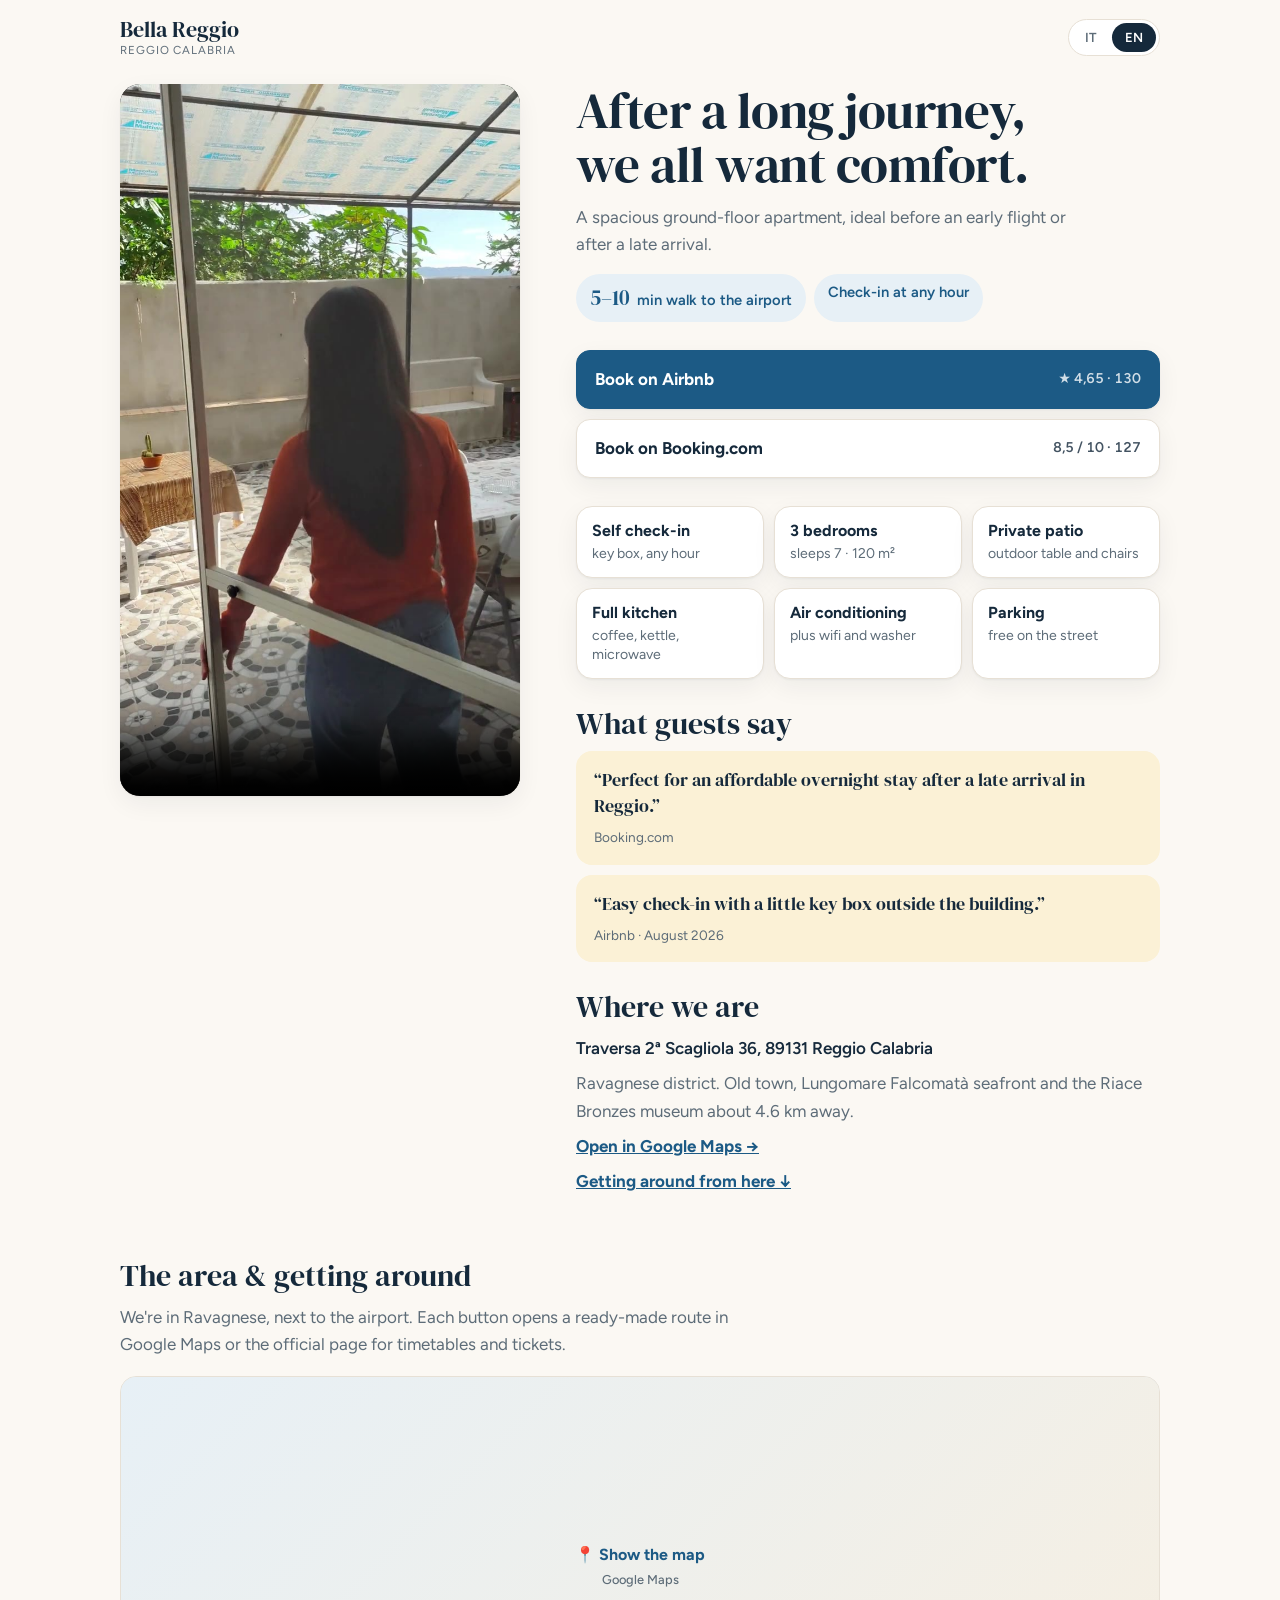
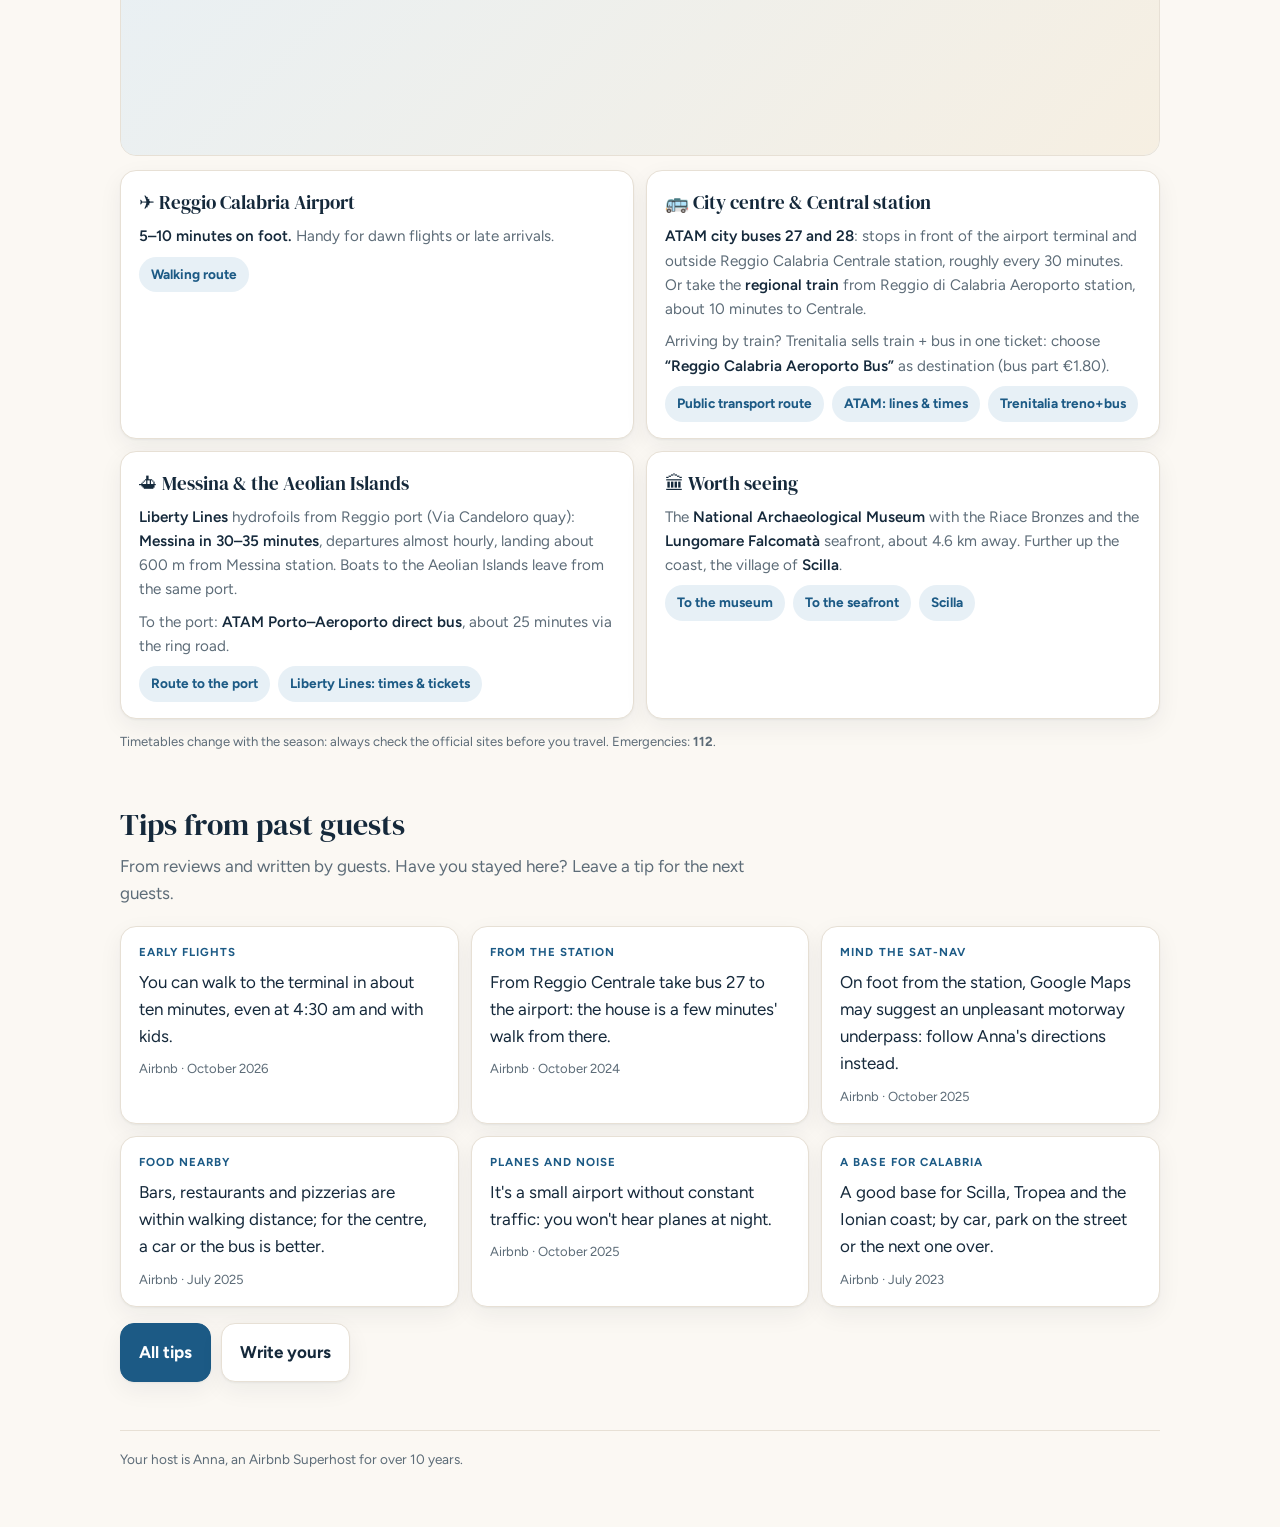
==== commit 59b15f9d: "Add files via upload" ====
--- a/index.html
+++ b/index.html
@@ -13,12 +13,12 @@
 <meta property="og:url" content="https://bella-reggio.netlify.app/">
 <meta name="twitter:card" content="summary_large_image">
 <script type="application/ld+json">
-{"@context":"https://schema.org","@type":"VacationRental","name":"Bella Reggio",
+{"@context":"https://schema.org","@type":"LodgingBusiness","name":"Bella Reggio",
  "description":"Appartamento al piano terra con 3 camere, fino a 7 ospiti, a 5-10 minuti a piedi dall'aeroporto di Reggio Calabria.",
  "url":"https://bella-reggio.netlify.app/","image":"https://bella-reggio.netlify.app/poster.jpg",
  "address":{"@type":"PostalAddress","streetAddress":"Traversa 2ª Scagliola 36","postalCode":"89131","addressLocality":"Reggio Calabria","addressRegion":"RC","addressCountry":"IT"},
- "containsPlace":{"@type":"Accommodation","numberOfBedrooms":3,"occupancy":{"@type":"QuantitativeValue","maxValue":7},"floorSize":{"@type":"QuantitativeValue","value":120,"unitCode":"MTK"}},
- "amenityFeature":[{"@type":"LocationFeatureSpecification","name":"Self check-in","value":true},{"@type":"LocationFeatureSpecification","name":"Air conditioning","value":true},{"@type":"LocationFeatureSpecification","name":"Wifi","value":true},{"@type":"LocationFeatureSpecification","name":"Free street parking","value":true}],
+ "numberOfRooms":3,
+ "amenityFeature":[{"@type":"LocationFeatureSpecification","name":"Self check-in","value":true},{"@type":"LocationFeatureSpecification","name":"Air conditioning","value":true},{"@type":"LocationFeatureSpecification","name":"Wifi","value":true},{"@type":"LocationFeatureSpecification","name":"Free street parking","value":true},{"@type":"LocationFeatureSpecification","name":"Private patio","value":true}],
  "sameAs":["https://www.airbnb.it/rooms/13824398","https://www.booking.com/hotel/it/bella-reggio.it.html"]}
 </script>
 <link rel="preconnect" href="https://fonts.googleapis.com">
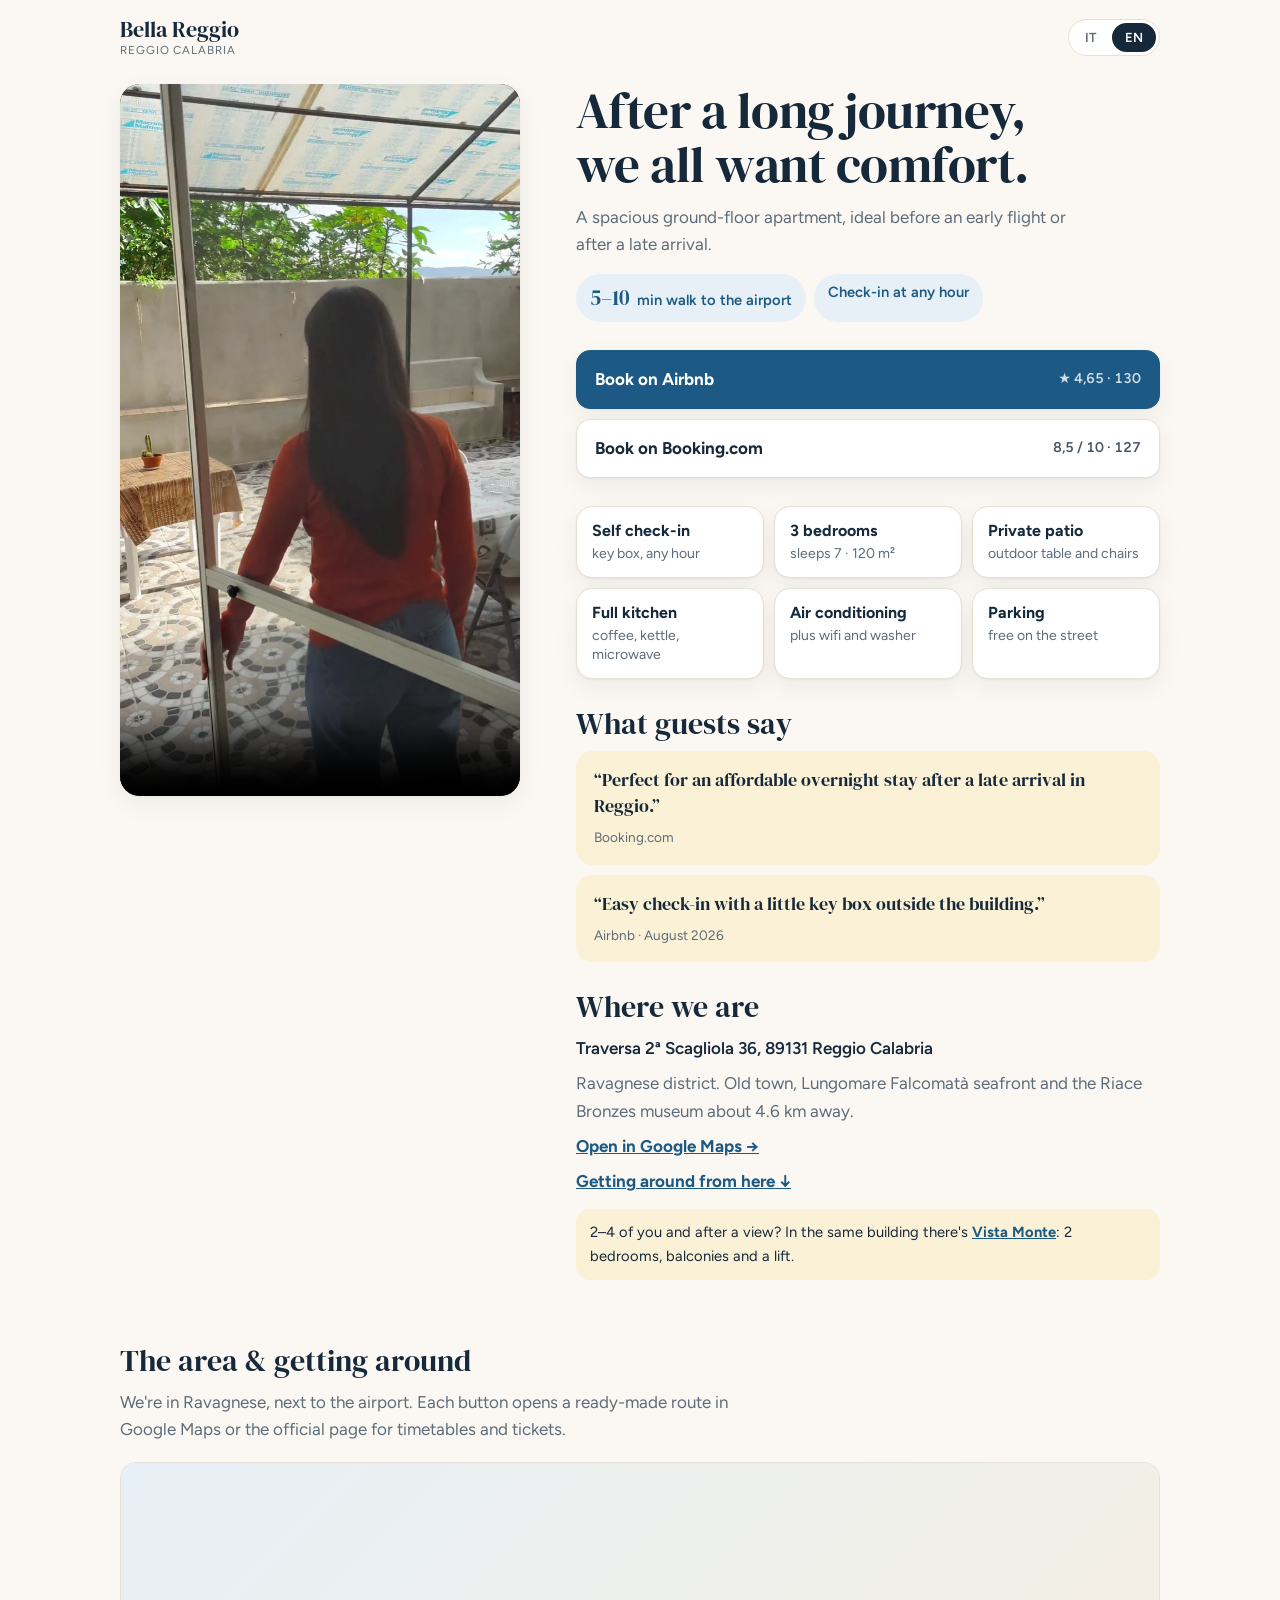
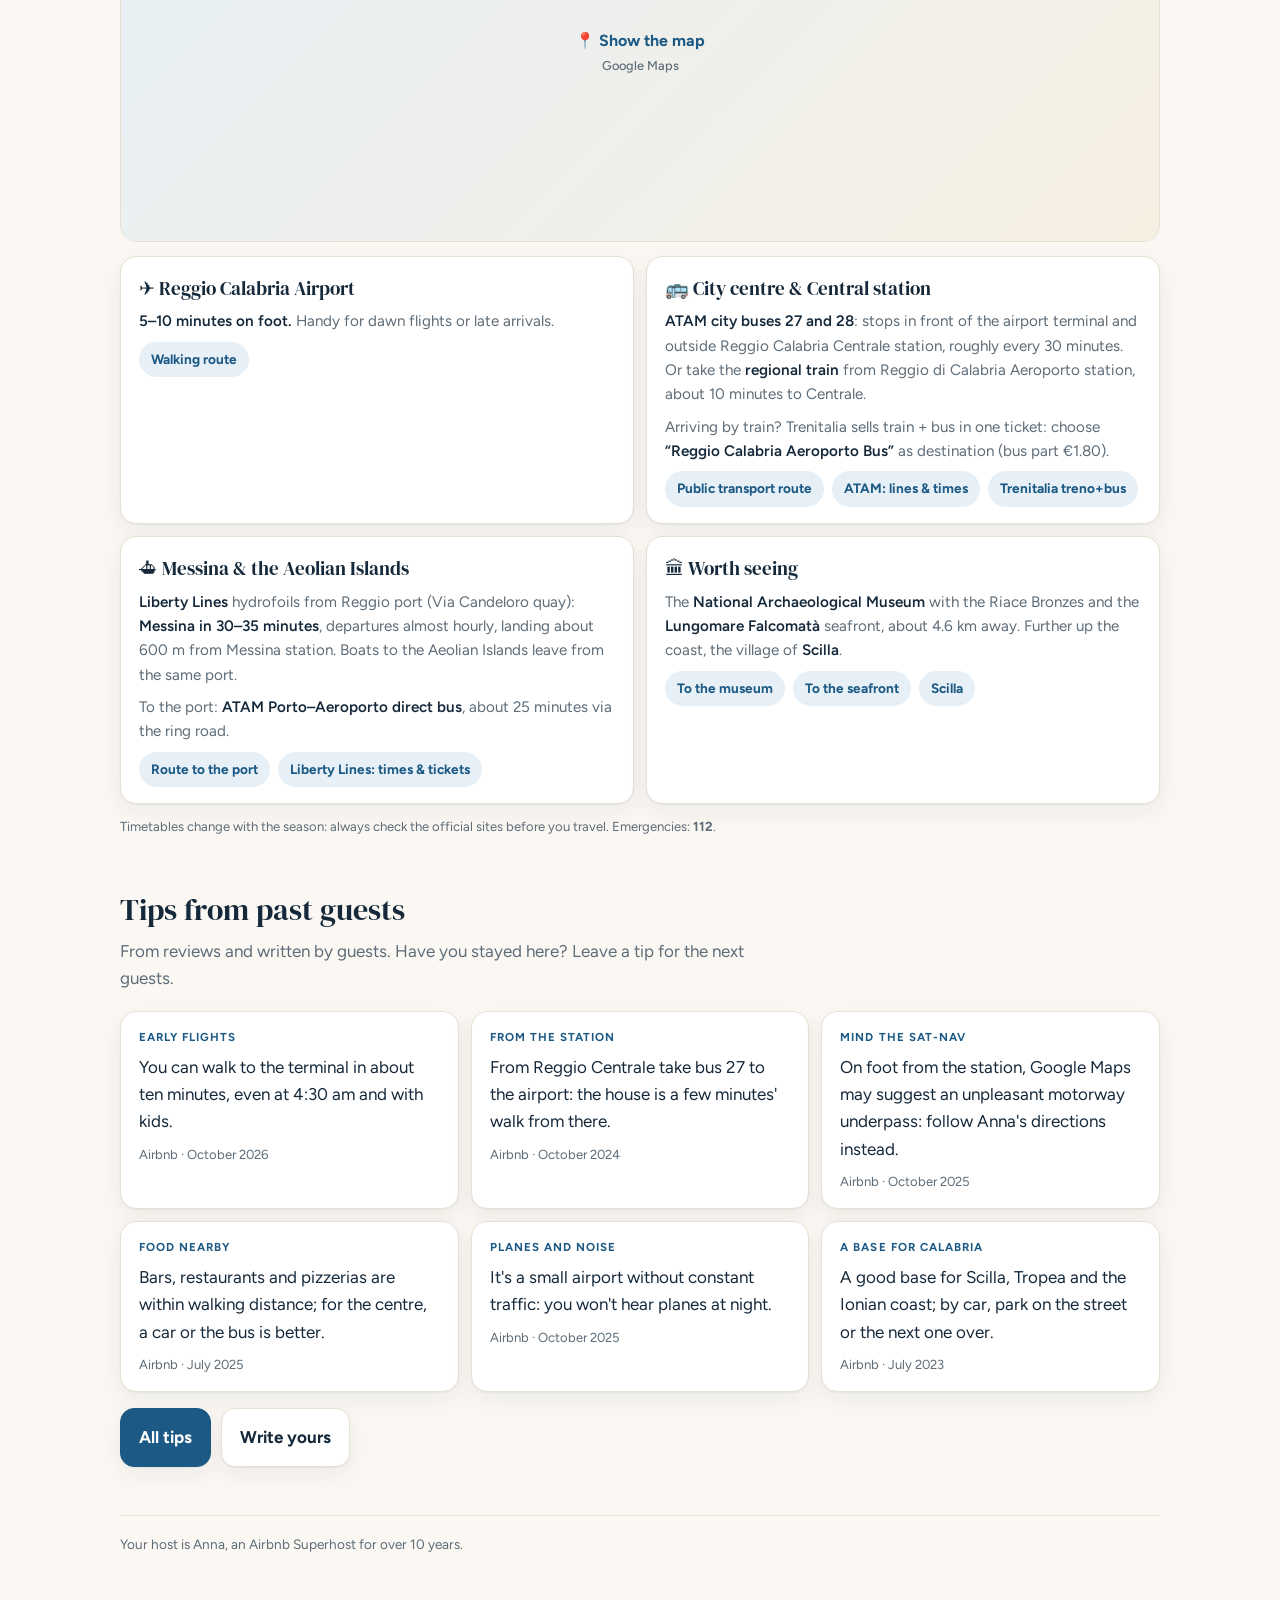
==== commit dd582d97: "Pagina Vista Monte" ====
--- a/index.html
+++ b/index.html
@@ -5,17 +5,17 @@
 <meta name="viewport" content="width=device-width, initial-scale=1">
 <title>Bella Reggio</title>
 <meta name="description" content="Bella Reggio: appartamento con 3 camere a 5-10 minuti a piedi dall'aeroporto di Reggio Calabria. Check-in autonomo a qualsiasi ora, patio privato, cucina completa, parcheggio gratuito.">
-<link rel="canonical" href="https://bella-reggio.netlify.app/">
+<link rel="canonical" href="https://bella-reggio.pages.dev/">
 <meta property="og:type" content="website">
 <meta property="og:title" content="Bella Reggio · 5 min a piedi dall'aeroporto di Reggio Calabria">
 <meta property="og:description" content="3 camere, patio privato, check-in autonomo a qualsiasi ora. Prenota su Airbnb o Booking.com.">
-<meta property="og:image" content="https://bella-reggio.netlify.app/poster.jpg">
-<meta property="og:url" content="https://bella-reggio.netlify.app/">
+<meta property="og:image" content="https://bella-reggio.pages.dev/poster.jpg">
+<meta property="og:url" content="https://bella-reggio.pages.dev/">
 <meta name="twitter:card" content="summary_large_image">
 <script type="application/ld+json">
 {"@context":"https://schema.org","@type":"LodgingBusiness","name":"Bella Reggio",
  "description":"Appartamento al piano terra con 3 camere, fino a 7 ospiti, a 5-10 minuti a piedi dall'aeroporto di Reggio Calabria.",
- "url":"https://bella-reggio.netlify.app/","image":"https://bella-reggio.netlify.app/poster.jpg",
+ "url":"https://bella-reggio.pages.dev/","image":"https://bella-reggio.pages.dev/poster.jpg",
  "address":{"@type":"PostalAddress","streetAddress":"Traversa 2ª Scagliola 36","postalCode":"89131","addressLocality":"Reggio Calabria","addressRegion":"RC","addressCountry":"IT"},
  "numberOfRooms":3,
  "amenityFeature":[{"@type":"LocationFeatureSpecification","name":"Self check-in","value":true},{"@type":"LocationFeatureSpecification","name":"Air conditioning","value":true},{"@type":"LocationFeatureSpecification","name":"Wifi","value":true},{"@type":"LocationFeatureSpecification","name":"Free street parking","value":true},{"@type":"LocationFeatureSpecification","name":"Private patio","value":true}],
@@ -29,7 +29,7 @@
 <body class="has-bar">
 <div class="page">
   <header class="top">
-    <span class="brand">Bella Reggio<small>Reggio Calabria</small></span>
+    <a class="brand" href="/">Bella Reggio<small>Reggio Calabria</small></a>
     <div class="lang" role="group" aria-label="Lingua / Language">
       <button type="button" id="btn-it" aria-pressed="true">IT</button>
       <button type="button" id="btn-en" aria-pressed="false">EN</button>
@@ -108,6 +108,7 @@
       <p><a href="https://www.google.com/maps/search/?api=1&amp;query=Traversa+2%C2%AA+Scagliola+36+Reggio+Calabria">
         <span data-l="it">Apri in Google Maps →</span><span data-l="en">Open in Google Maps →</span></a></p>
       <p><a href="#zona"><span data-l="it">Come muoversi da qui ↓</span><span data-l="en">Getting around from here ↓</span></a></p>
+      <p class="sister"><span data-l="it">Siete in 2–4 e cercate una vista? Nello stesso stabile c'è </span><span data-l="en">2–4 of you and after a view? In the same building there's </span><a href="/vista-monte">Vista Monte</a><span data-l="it">: 2 camere, balconi e ascensore.</span><span data-l="en">: 2 bedrooms, balconies and a lift.</span></p>
     </section>
 
   </div>
@@ -207,8 +208,8 @@
       </figure>
     </div>
     <p class="btn-row">
-      <a class="btn primary" href="/consigli.html"><span data-l="it">Tutti i consigli</span><span data-l="en">All tips</span></a>
-      <a class="btn" href="/consigli.html#scrivi"><span data-l="it">Scrivi il tuo</span><span data-l="en">Write yours</span></a>
+      <a class="btn primary" href="/consigli"><span data-l="it">Tutti i consigli</span><span data-l="en">All tips</span></a>
+      <a class="btn" href="/consigli#scrivi"><span data-l="it">Scrivi il tuo</span><span data-l="en">Write yours</span></a>
     </p>
     <!-- Nuovi consigli: arrivano dal modulo in benvenuto.html (Netlify Forms). Pubblicare solo quelli con consenso, come <figure class="tip">. -->
   </section>
--- a/assets/site.css
+++ b/assets/site.css
@@ -152,3 +152,7 @@
 @media (max-width:420px){.row{grid-template-columns:1fr}}
 @media (max-width:370px){.facts{grid-template-columns:1fr}}
 @media (prefers-reduced-motion:reduce){.btn{transition:none}}
+
+/* rimando all'altra casa */
+.sister{margin-top:14px !important;padding:12px 14px;border-radius:14px;background:var(--sun-soft);color:var(--ink) !important;font-size:.92rem}
+.sister a{font-weight:700}
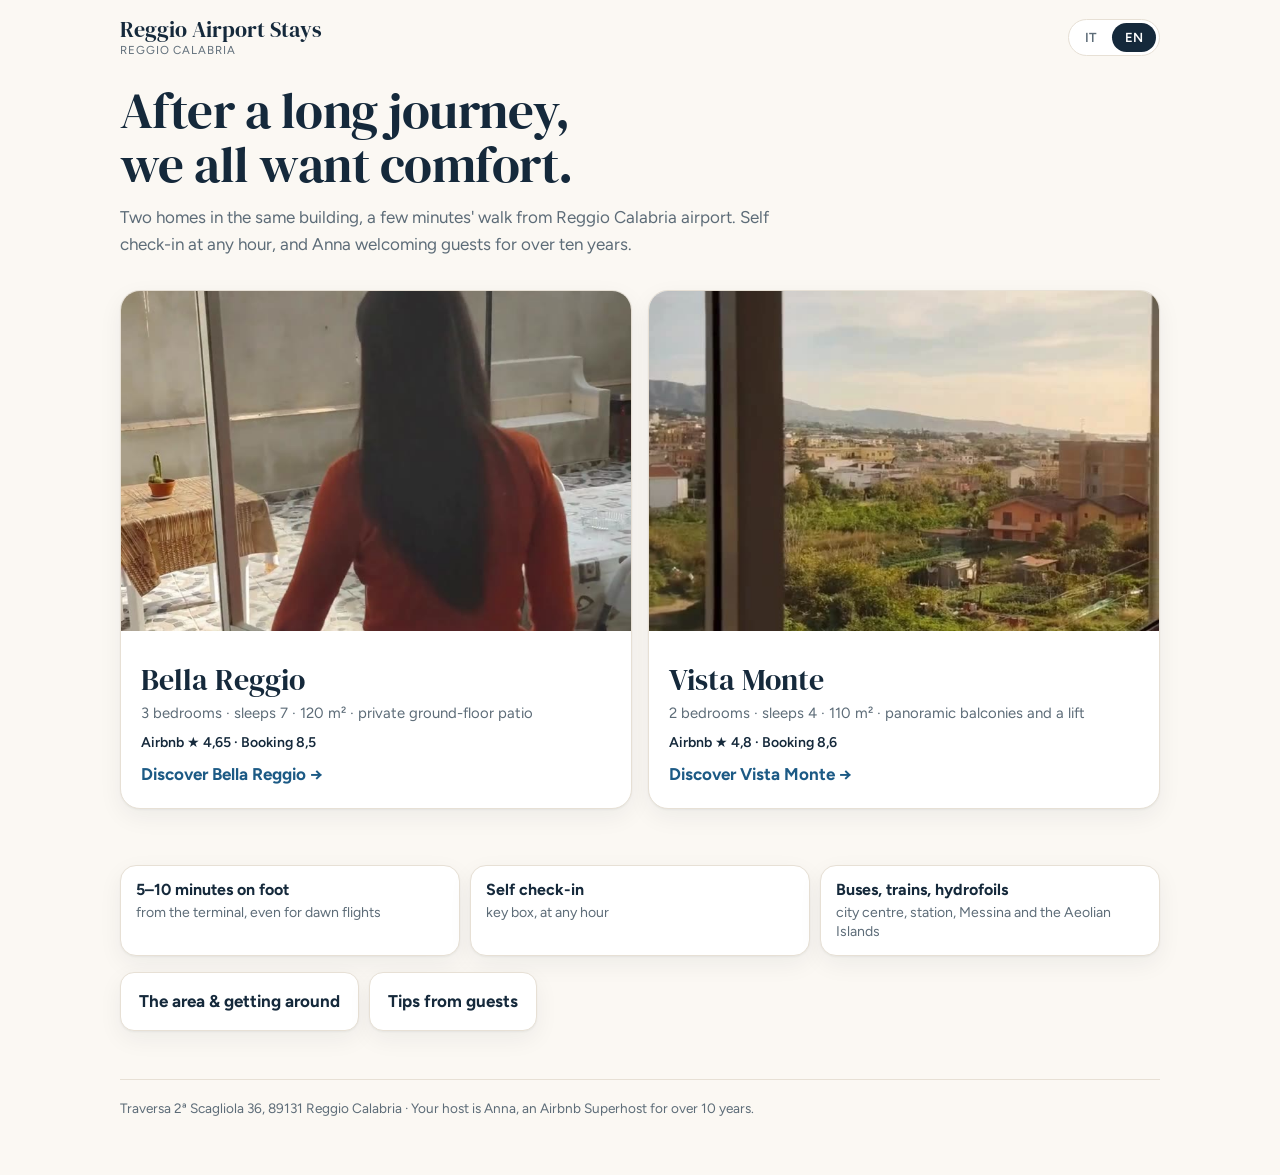
==== commit 5e7efd78: "Reggio Airport Stays: home con le due case" ====
--- a/index.html
+++ b/index.html
@@ -3,237 +3,88 @@
 <head>
 <meta charset="utf-8">
 <meta name="viewport" content="width=device-width, initial-scale=1">
-<title>Bella Reggio</title>
-<meta name="description" content="Bella Reggio: appartamento con 3 camere a 5-10 minuti a piedi dall'aeroporto di Reggio Calabria. Check-in autonomo a qualsiasi ora, patio privato, cucina completa, parcheggio gratuito.">
-<link rel="canonical" href="https://bella-reggio.pages.dev/">
+<title>Reggio Airport Stays · Case vacanza a due passi dall'aeroporto di Reggio Calabria</title>
+<meta name="description" content="Due appartamenti a pochi minuti a piedi dall'aeroporto di Reggio Calabria: Bella Reggio (3 camere, patio, fino a 7 ospiti) e Vista Monte (2 camere, balconi panoramici, ascensore). Check-in autonomo a qualsiasi ora.">
+<link rel="canonical" href="https://reggio-airport-stays.pages.dev/">
 <meta property="og:type" content="website">
-<meta property="og:title" content="Bella Reggio · 5 min a piedi dall'aeroporto di Reggio Calabria">
-<meta property="og:description" content="3 camere, patio privato, check-in autonomo a qualsiasi ora. Prenota su Airbnb o Booking.com.">
-<meta property="og:image" content="https://bella-reggio.pages.dev/poster.jpg">
-<meta property="og:url" content="https://bella-reggio.pages.dev/">
+<meta property="og:title" content="Reggio Airport Stays · a due passi dall'aeroporto di Reggio Calabria">
+<meta property="og:description" content="Bella Reggio e Vista Monte: due case con check-in autonomo, a pochi minuti a piedi dal terminal.">
+<meta property="og:image" content="https://reggio-airport-stays.pages.dev/vista-monte-poster.jpg">
+<meta property="og:url" content="https://reggio-airport-stays.pages.dev/">
 <meta name="twitter:card" content="summary_large_image">
 <script type="application/ld+json">
-{"@context":"https://schema.org","@type":"LodgingBusiness","name":"Bella Reggio",
- "description":"Appartamento al piano terra con 3 camere, fino a 7 ospiti, a 5-10 minuti a piedi dall'aeroporto di Reggio Calabria.",
- "url":"https://bella-reggio.pages.dev/","image":"https://bella-reggio.pages.dev/poster.jpg",
- "address":{"@type":"PostalAddress","streetAddress":"Traversa 2ª Scagliola 36","postalCode":"89131","addressLocality":"Reggio Calabria","addressRegion":"RC","addressCountry":"IT"},
- "numberOfRooms":3,
- "amenityFeature":[{"@type":"LocationFeatureSpecification","name":"Self check-in","value":true},{"@type":"LocationFeatureSpecification","name":"Air conditioning","value":true},{"@type":"LocationFeatureSpecification","name":"Wifi","value":true},{"@type":"LocationFeatureSpecification","name":"Free street parking","value":true},{"@type":"LocationFeatureSpecification","name":"Private patio","value":true}],
- "sameAs":["https://www.airbnb.it/rooms/13824398","https://www.booking.com/hotel/it/bella-reggio.it.html"]}
+{"@context":"https://schema.org","@type":"ItemList","name":"Reggio Airport Stays",
+ "itemListElement":[
+  {"@type":"ListItem","position":1,"url":"https://reggio-airport-stays.pages.dev/bella-reggio","name":"Bella Reggio"},
+  {"@type":"ListItem","position":2,"url":"https://reggio-airport-stays.pages.dev/vista-monte","name":"Vista Monte"}]}
 </script>
 <link rel="preconnect" href="https://fonts.googleapis.com">
 <link rel="preconnect" href="https://fonts.gstatic.com" crossorigin>
 <link href="https://fonts.googleapis.com/css2?family=DM+Serif+Display&family=Figtree:wght@400;500;600;700&display=swap" rel="stylesheet">
 <link rel="stylesheet" href="/assets/site.css">
 </head>
-<body class="has-bar">
+<body>
 <div class="page">
   <header class="top">
-    <a class="brand" href="/">Bella Reggio<small>Reggio Calabria</small></a>
+    <a class="brand" href="/">Reggio Airport Stays<small>Reggio Calabria</small></a>
     <div class="lang" role="group" aria-label="Lingua / Language">
       <button type="button" id="btn-it" aria-pressed="true">IT</button>
       <button type="button" id="btn-en" aria-pressed="false">EN</button>
     </div>
   </header>
 
-  <div class="layout">
-    <div class="video">
-      <video src="bella-reggio.mp4" poster="poster.jpg" controls playsinline muted preload="metadata" aria-label="Video tour"></video>
-    </div>
-
-    <section class="hero">
-      <h1>
-        <span data-l="it">Dopo un lungo viaggio, tutti cerchiamo comfort.</span>
-        <span data-l="en">After a long journey, we all want comfort.</span>
-      </h1>
-      <p>
-        <span data-l="it">Ampio appartamento al piano terra, ideale prima di un volo all'alba o dopo un arrivo in tarda serata.</span>
-        <span data-l="en">A spacious ground-floor apartment, ideal before an early flight or after a late arrival.</span>
-      </p>
-      <div class="badges">
-        <span class="badge"><b>5–10</b><span data-l="it">min a piedi dall'aeroporto</span><span data-l="en">min walk to the airport</span></span>
-        <span class="badge"><span data-l="it">Check-in a qualsiasi ora</span><span data-l="en">Check-in at any hour</span></span>
-      </div>
-    </section>
-
-    <section class="book" aria-label="Book">
-      <a class="btn primary" href="https://www.airbnb.it/rooms/13824398">
-        <span data-l="it">Prenota su Airbnb</span><span data-l="en">Book on Airbnb</span>
-        <small>★ 4,65 · 130</small>
-      </a>
-      <a class="btn" href="https://www.booking.com/hotel/it/bella-reggio.it.html">
-        <span data-l="it">Prenota su Booking.com</span><span data-l="en">Book on Booking.com</span>
-        <small>8,5 / 10 · 127</small>
-      </a>
-    </section>
-
-    <ul class="facts">
-      <li><strong data-l="it">Check-in autonomo</strong><strong data-l="en">Self check-in</strong>
-        <span data-l="it">cassetta chiavi, qualsiasi ora</span><span data-l="en">key box, any hour</span></li>
-      <li><strong data-l="it">3 camere</strong><strong data-l="en">3 bedrooms</strong>
-        <span data-l="it">fino a 7 ospiti · 120 m²</span><span data-l="en">sleeps 7 · 120 m²</span></li>
-      <li><strong data-l="it">Patio privato</strong><strong data-l="en">Private patio</strong>
-        <span data-l="it">tavolo e sedie all'aperto</span><span data-l="en">outdoor table and chairs</span></li>
-      <li><strong data-l="it">Cucina completa</strong><strong data-l="en">Full kitchen</strong>
-        <span data-l="it">caffè, bollitore, microonde</span><span data-l="en">coffee, kettle, microwave</span></li>
-      <li><strong data-l="it">Climatizzatore</strong><strong data-l="en">Air conditioning</strong>
-        <span data-l="it">più wifi e lavatrice</span><span data-l="en">plus wifi and washer</span></li>
-      <li><strong data-l="it">Parcheggio</strong><strong data-l="en">Parking</strong>
-        <span data-l="it">gratuito in strada</span><span data-l="en">free on the street</span></li>
-    </ul>
-
-    <section>
-      <h2><span data-l="it">Dicono gli ospiti</span><span data-l="en">What guests say</span></h2>
-      <div class="quotes">
-        <blockquote>
-          <p data-l="it">«Perfetto per un pernottamento economico dopo un arrivo tardivo a Reggio.»</p>
-          <p data-l="en">“Perfect for an affordable overnight stay after a late arrival in Reggio.”</p>
-          <cite>Booking.com</cite>
-        </blockquote>
-        <blockquote>
-          <p data-l="it">«Check-in facile con cassettina all'esterno dell'edificio.»</p>
-          <p data-l="en">“Easy check-in with a little key box outside the building.”</p>
-          <cite>Airbnb · <span data-l="it">agosto 2026</span><span data-l="en">August 2026</span></cite>
-        </blockquote>
-      </div>
-    </section>
-
-    <section class="where">
-      <h2><span data-l="it">Dove siamo</span><span data-l="en">Where we are</span></h2>
-      <p class="addr">Traversa 2ª Scagliola 36, 89131 Reggio Calabria</p>
-      <p>
-        <span data-l="it">Quartiere Ravagnese. Centro storico, Lungomare Falcomatà e Museo dei Bronzi di Riace a circa 4,6 km.</span>
-        <span data-l="en">Ravagnese district. Old town, Lungomare Falcomatà seafront and the Riace Bronzes museum about 4.6 km away.</span>
-      </p>
-      <p><a href="https://www.google.com/maps/search/?api=1&amp;query=Traversa+2%C2%AA+Scagliola+36+Reggio+Calabria">
-        <span data-l="it">Apri in Google Maps →</span><span data-l="en">Open in Google Maps →</span></a></p>
-      <p><a href="#zona"><span data-l="it">Come muoversi da qui ↓</span><span data-l="en">Getting around from here ↓</span></a></p>
-      <p class="sister"><span data-l="it">Siete in 2–4 e cercate una vista? Nello stesso stabile c'è </span><span data-l="en">2–4 of you and after a view? In the same building there's </span><a href="/vista-monte">Vista Monte</a><span data-l="it">: 2 camere, balconi e ascensore.</span><span data-l="en">: 2 bedrooms, balconies and a lift.</span></p>
-    </section>
-
-  </div>
-    <section id="zona">
-    <h2><span data-l="it">La zona e come muoversi</span><span data-l="en">The area &amp; getting around</span></h2>
-    <p class="intro">
-      <span data-l="it">Siamo a Ravagnese, accanto all'aeroporto. Ogni pulsante apre il percorso già pronto in Google Maps o la pagina ufficiale per orari e biglietti.</span>
-      <span data-l="en">We're in Ravagnese, next to the airport. Each button opens a ready-made route in Google Maps or the official page for timetables and tickets.</span>
-    </p>
-    <div class="map" data-src="https://www.google.com/maps?q=Traversa+2%C2%AA+Scagliola+36,+89131+Reggio+Calabria&amp;z=15&amp;output=embed">
-      <button type="button" class="load"><span><span data-l="it">📍 Mostra la mappa</span><span data-l="en">📍 Show the map</span></span><small>Google Maps</small></button>
-    </div>
-    <div class="go">
-      <article class="card">
-        <h3><span data-l="it">✈ Aeroporto dello Stretto</span><span data-l="en">✈ Reggio Calabria Airport</span></h3>
-        <p><span data-l="it"><b>5–10 minuti a piedi.</b> Comodo per voli all'alba o arrivi a tarda sera.</span><span data-l="en"><b>5–10 minutes on foot.</b> Handy for dawn flights or late arrivals.</span></p>
-        <div class="links">
-          <a href="https://www.google.com/maps/dir/?api=1&amp;origin=Traversa+2%C2%AA+Scagliola+36,+89131+Reggio+Calabria&amp;destination=Aeroporto+di+Reggio+Calabria&amp;travelmode=walking"><span data-l="it">Percorso a piedi</span><span data-l="en">Walking route</span></a>
-        </div>
-      </article>
-
-      <article class="card">
-        <h3><span data-l="it">🚌 Centro e stazione Centrale</span><span data-l="en">🚌 City centre &amp; Central station</span></h3>
-        <p><span data-l="it">Bus urbani <b>ATAM 27 e 28</b>: fermata davanti al terminal e all'uscita della stazione di Reggio Calabria Centrale, circa ogni 30 minuti. In alternativa il <b>treno regionale</b> dalla stazione Reggio di Calabria Aeroporto, circa 10 minuti fino a Centrale.</span>
-        <span data-l="en"><b>ATAM city buses 27 and 28</b>: stops in front of the airport terminal and outside Reggio Calabria Centrale station, roughly every 30 minutes. Or take the <b>regional train</b> from Reggio di Calabria Aeroporto station, about 10 minutes to Centrale.</span></p>
-        <p><span data-l="it">Arrivi in treno? Su Trenitalia puoi comprare treno + bus insieme: scegli come destinazione <b>“Reggio Calabria Aeroporto Bus”</b> (parte bus 1,80 €).</span><span data-l="en">Arriving by train? Trenitalia sells train + bus in one ticket: choose <b>“Reggio Calabria Aeroporto Bus”</b> as destination (bus part €1.80).</span></p>
-        <div class="links">
-          <a href="https://www.google.com/maps/dir/?api=1&amp;origin=Traversa+2%C2%AA+Scagliola+36,+89131+Reggio+Calabria&amp;destination=Stazione+Reggio+di+Calabria+Centrale&amp;travelmode=transit"><span data-l="it">Percorso con i mezzi</span><span data-l="en">Public transport route</span></a>
-          <a href="https://www.atam-rc.it/"><span data-l="it">ATAM: linee e orari</span><span data-l="en">ATAM: lines &amp; times</span></a>
-          <a href="https://www.trenitalia.com/it/regionale/collegamenti-regionale/aeroporto-tito-minniti-di-reggio-calabria.html">Trenitalia treno+bus</a>
-        </div>
-      </article>
-
-      <article class="card">
-        <h3><span data-l="it">⛴ Messina e le Eolie</span><span data-l="en">⛴ Messina &amp; the Aeolian Islands</span></h3>
-        <p><span data-l="it">Aliscafi <b>Liberty Lines</b> dal porto di Reggio (banchina di Via Candeloro): <b>Messina in 30–35 minuti</b>, partenze quasi ogni ora, arrivo al molo a circa 600 m dalla stazione di Messina. Dallo stesso porto partono anche le corse per le Eolie.</span>
-        <span data-l="en"><b>Liberty Lines</b> hydrofoils from Reggio port (Via Candeloro quay): <b>Messina in 30–35 minutes</b>, departures almost hourly, landing about 600 m from Messina station. Boats to the Aeolian Islands leave from the same port.</span></p>
-        <p><span data-l="it">Per il porto: bus <b>ATAM Porto–Aeroporto diretto</b>, circa 25 minuti via tangenziale.</span><span data-l="en">To the port: <b>ATAM Porto–Aeroporto direct bus</b>, about 25 minutes via the ring road.</span></p>
-        <div class="links">
-          <a href="https://www.google.com/maps/dir/?api=1&amp;origin=Traversa+2%C2%AA+Scagliola+36,+89131+Reggio+Calabria&amp;destination=Porto+di+Reggio+Calabria&amp;travelmode=transit"><span data-l="it">Percorso al porto</span><span data-l="en">Route to the port</span></a>
-          <a href="https://www.libertylines.it/destinazioni/reggio-calabria/"><span data-l="it">Liberty Lines: orari e biglietti</span><span data-l="en">Liberty Lines: times &amp; tickets</span></a>
-        </div>
-      </article>
-
-      <article class="card">
-        <h3><span data-l="it">🏛 Da vedere</span><span data-l="en">🏛 Worth seeing</span></h3>
-        <p><span data-l="it">Il <b>Museo Archeologico Nazionale</b> con i Bronzi di Riace e il <b>Lungomare Falcomatà</b>, a circa 4,6 km. Più su la costa, il borgo di <b>Scilla</b>.</span>
-        <span data-l="en">The <b>National Archaeological Museum</b> with the Riace Bronzes and the <b>Lungomare Falcomatà</b> seafront, about 4.6 km away. Further up the coast, the village of <b>Scilla</b>.</span></p>
-        <div class="links">
-          <a href="https://www.google.com/maps/dir/?api=1&amp;origin=Traversa+2%C2%AA+Scagliola+36,+89131+Reggio+Calabria&amp;destination=Museo+Archeologico+Nazionale+di+Reggio+Calabria&amp;travelmode=transit"><span data-l="it">Al museo</span><span data-l="en">To the museum</span></a>
-          <a href="https://www.google.com/maps/dir/?api=1&amp;origin=Traversa+2%C2%AA+Scagliola+36,+89131+Reggio+Calabria&amp;destination=Lungomare+Falcomat%C3%A0+Reggio+Calabria&amp;travelmode=transit"><span data-l="it">Al lungomare</span><span data-l="en">To the seafront</span></a>
-          <a href="https://www.google.com/maps/dir/?api=1&amp;origin=Traversa+2%C2%AA+Scagliola+36,+89131+Reggio+Calabria&amp;destination=Scilla+RC&amp;travelmode=driving">Scilla</a>
-        </div>
-        <!-- TODO: i consigli di Anna (colazione, ristoranti, supermercato, farmacia) -->
-      </article>
-    </div>
-    <p class="note">
-      <span data-l="it">Orari e frequenze cambiano con la stagione: controlla sempre i siti ufficiali prima di partire. Emergenze: <b>112</b>.</span>
-      <span data-l="en">Timetables change with the season: always check the official sites before you travel. Emergencies: <b>112</b>.</span>
+  <section class="home-hero">
+    <h1>
+      <span data-l="it">Dopo un lungo viaggio, tutti cerchiamo comfort.</span>
+      <span data-l="en">After a long journey, we all want comfort.</span>
+    </h1>
+    <p class="lead">
+      <span data-l="it">Due case nello stesso stabile, a pochi minuti a piedi dall'aeroporto dello Stretto. Check-in autonomo a qualsiasi ora, e Anna che vi accoglie da oltre dieci anni.</span>
+      <span data-l="en">Two homes in the same building, a few minutes' walk from Reggio Calabria airport. Self check-in at any hour, and Anna welcoming guests for over ten years.</span>
     </p>
   </section>
 
+  <section class="homes" aria-label="Le case / Our homes">
+    <a class="home-card" href="/bella-reggio">
+      <img src="/poster.jpg" alt="Patio di Bella Reggio" loading="lazy" width="720" height="1280">
+      <div class="home-body">
+        <h2>Bella Reggio</h2>
+        <p><span data-l="it">3 camere · fino a 7 ospiti · 120 m² · patio privato al piano terra</span><span data-l="en">3 bedrooms · sleeps 7 · 120 m² · private ground-floor patio</span></p>
+        <p class="rates">Airbnb ★ 4,65 · Booking 8,5</p>
+        <span class="go-link"><span data-l="it">Scopri Bella Reggio →</span><span data-l="en">Discover Bella Reggio →</span></span>
+      </div>
+    </a>
+    <a class="home-card" href="/vista-monte">
+      <img src="/vista-monte-poster.jpg" alt="Vista dalla finestra di Vista Monte" loading="lazy" width="720" height="1280">
+      <div class="home-body">
+        <h2>Vista Monte</h2>
+        <p><span data-l="it">2 camere · fino a 4 ospiti · 110 m² · balconi panoramici e ascensore</span><span data-l="en">2 bedrooms · sleeps 4 · 110 m² · panoramic balconies and a lift</span></p>
+        <p class="rates">Airbnb ★ 4,8 · Booking 8,6</p>
+        <span class="go-link"><span data-l="it">Scopri Vista Monte →</span><span data-l="en">Discover Vista Monte →</span></span>
+      </div>
+    </a>
+  </section>
 
-  <section id="consigli">
-    <h2><span data-l="it">I consigli di chi è già stato qui</span><span data-l="en">Tips from past guests</span></h2>
-    <p class="intro"><span data-l="it">Raccolti dalle recensioni e scritti dagli ospiti. Sei stato qui? Lascia il tuo per chi verrà dopo.</span><span data-l="en">From reviews and written by guests. Have you stayed here? Leave a tip for the next guests.</span></p>
-    <div class="tips" id="tips">
-      <figure class="tip">
-        <span class="k"><span data-l="it">Voli all'alba</span><span data-l="en">Early flights</span></span>
-        <p data-l="it">Si arriva al terminal a piedi in circa dieci minuti, anche alle 4:30 del mattino e con i bambini.</p><p data-l="en">You can walk to the terminal in about ten minutes, even at 4:30 am and with kids.</p>
-        <cite>Airbnb · <span data-l="it">ottobre 2026</span><span data-l="en">October 2026</span></cite>
-      </figure>
-      <figure class="tip">
-        <span class="k"><span data-l="it">Dalla stazione</span><span data-l="en">From the station</span></span>
-        <p data-l="it">Da Reggio Centrale prendi il bus 27 fino all'aeroporto: da lì sono pochi minuti a piedi.</p><p data-l="en">From Reggio Centrale take bus 27 to the airport: the house is a few minutes' walk from there.</p>
-        <cite>Airbnb · <span data-l="it">ottobre 2024</span><span data-l="en">October 2024</span></cite>
-      </figure>
-      <figure class="tip">
-        <span class="k"><span data-l="it">Occhio al navigatore</span><span data-l="en">Mind the sat-nav</span></span>
-        <p data-l="it">A piedi dalla stazione Google Maps può proporre un sottopasso dell'autostrada poco raccomandabile: meglio seguire le indicazioni di Anna.</p><p data-l="en">On foot from the station, Google Maps may suggest an unpleasant motorway underpass: follow Anna's directions instead.</p>
-        <cite>Airbnb · <span data-l="it">ottobre 2025</span><span data-l="en">October 2025</span></cite>
-      </figure>
-      <figure class="tip">
-        <span class="k"><span data-l="it">Mangiare vicino</span><span data-l="en">Food nearby</span></span>
-        <p data-l="it">Bar, ristoranti e pizzerie si raggiungono a piedi; per il centro conviene l'auto o il bus.</p><p data-l="en">Bars, restaurants and pizzerias are within walking distance; for the centre, a car or the bus is better.</p>
-        <cite>Airbnb · <span data-l="it">luglio 2025</span><span data-l="en">July 2025</span></cite>
-      </figure>
-      <figure class="tip">
-        <span class="k"><span data-l="it">Aerei e rumore</span><span data-l="en">Planes and noise</span></span>
-        <p data-l="it">L'aeroporto è piccolo e non ha voli continui: di notte non si sentono aerei.</p><p data-l="en">It's a small airport without constant traffic: you won't hear planes at night.</p>
-        <cite>Airbnb · <span data-l="it">ottobre 2025</span><span data-l="en">October 2025</span></cite>
-      </figure>
-      <figure class="tip">
-        <span class="k"><span data-l="it">Base per la Calabria</span><span data-l="en">A base for Calabria</span></span>
-        <p data-l="it">Buona base per Scilla, Tropea e la costa jonica; con l'auto si parcheggia in strada o nella parallela.</p><p data-l="en">A good base for Scilla, Tropea and the Ionian coast; by car, park on the street or the next one over.</p>
-        <cite>Airbnb · <span data-l="it">luglio 2023</span><span data-l="en">July 2023</span></cite>
-      </figure>
-    </div>
+  <section>
+    <ul class="facts">
+      <li><strong data-l="it">5–10 minuti a piedi</strong><strong data-l="en">5–10 minutes on foot</strong>
+        <span data-l="it">dal terminal, anche per i voli all'alba</span><span data-l="en">from the terminal, even for dawn flights</span></li>
+      <li><strong data-l="it">Check-in autonomo</strong><strong data-l="en">Self check-in</strong>
+        <span data-l="it">cassetta chiavi, a qualsiasi ora</span><span data-l="en">key box, at any hour</span></li>
+      <li><strong data-l="it">Bus, treni e aliscafi</strong><strong data-l="en">Buses, trains, hydrofoils</strong>
+        <span data-l="it">centro, stazione, Messina ed Eolie</span><span data-l="en">city centre, station, Messina and the Aeolian Islands</span></li>
+    </ul>
     <p class="btn-row">
-      <a class="btn primary" href="/consigli"><span data-l="it">Tutti i consigli</span><span data-l="en">All tips</span></a>
-      <a class="btn" href="/consigli#scrivi"><span data-l="it">Scrivi il tuo</span><span data-l="en">Write yours</span></a>
+      <a class="btn" href="/bella-reggio#zona"><span data-l="it">La zona e come muoversi</span><span data-l="en">The area &amp; getting around</span></a>
+      <a class="btn" href="/consigli"><span data-l="it">I consigli degli ospiti</span><span data-l="en">Tips from guests</span></a>
     </p>
-    <!-- Nuovi consigli: arrivano dal modulo in benvenuto.html (Netlify Forms). Pubblicare solo quelli con consenso, come <figure class="tip">. -->
   </section>
 
   <footer class="site">
-    <span data-l="it">La tua host è Anna, Superhost su Airbnb da oltre 10 anni.</span>
-    <span data-l="en">Your host is Anna, an Airbnb Superhost for over 10 years.</span>
+    <span data-l="it">Traversa 2ª Scagliola 36, 89131 Reggio Calabria · La vostra host è Anna, Superhost su Airbnb da oltre 10 anni.</span>
+    <span data-l="en">Traversa 2ª Scagliola 36, 89131 Reggio Calabria · Your host is Anna, an Airbnb Superhost for over 10 years.</span>
   </footer>
 </div>
-
-<nav class="bar" aria-label="Book">
-  <a class="primary" href="https://www.airbnb.it/rooms/13824398">Airbnb</a>
-  <a href="https://www.booking.com/hotel/it/bella-reggio.it.html">Booking.com</a>
-</nav>
-
-
 <script src="/assets/site.js"></script>
-<script>
-/* home: i 3 consigli approvati più recenti in cima, massimo 6 schede */
-BR.tips().then(function(list){
-  var box=document.getElementById('tips'); if(!box) return;
-  list.slice(0,3).reverse().forEach(function(t){ box.prepend(BR.tipNode(t,'figure','tip')); });
-  var all=box.querySelectorAll('.tip'); for(var i=6;i<all.length;i++) all[i].remove();
-});
-</script>
 </body>
 </html>
--- a/assets/site.css
+++ b/assets/site.css
@@ -156,3 +156,21 @@
 /* rimando all'altra casa */
 .sister{margin-top:14px !important;padding:12px 14px;border-radius:14px;background:var(--sun-soft);color:var(--ink) !important;font-size:.92rem}
 .sister a{font-weight:700}
+
+/* home con le case */
+.home-hero{margin-top:8px}
+.home-hero h1{max-width:18ch}
+.homes{display:grid;gap:16px;grid-template-columns:1fr;margin-top:32px}
+.home-card{display:grid;grid-template-columns:120px 1fr;gap:16px;align-items:center;text-decoration:none;color:var(--ink);background:var(--surface);border:1px solid var(--line);border-radius:20px;padding:12px;box-shadow:var(--shadow);transition:transform .15s ease}
+.home-card:hover{transform:translateY(-2px)}
+.home-card img{width:120px;height:170px;object-fit:cover;border-radius:14px;display:block}
+.home-card h2{margin:0 0 4px}
+.home-card p{margin:0 0 6px;color:var(--muted);font-size:.93rem}
+.home-card .rates{color:var(--ink);font-weight:600;font-size:.88rem}
+.go-link{font-weight:700;color:var(--sea)}
+@media (min-width:860px){
+  .homes{grid-template-columns:1fr 1fr}
+  .home-card{grid-template-columns:1fr;padding:0;overflow:hidden;align-items:stretch}
+  .home-card img{width:100%;height:340px;border-radius:0}
+  .home-body{padding:16px 20px 20px}
+}
